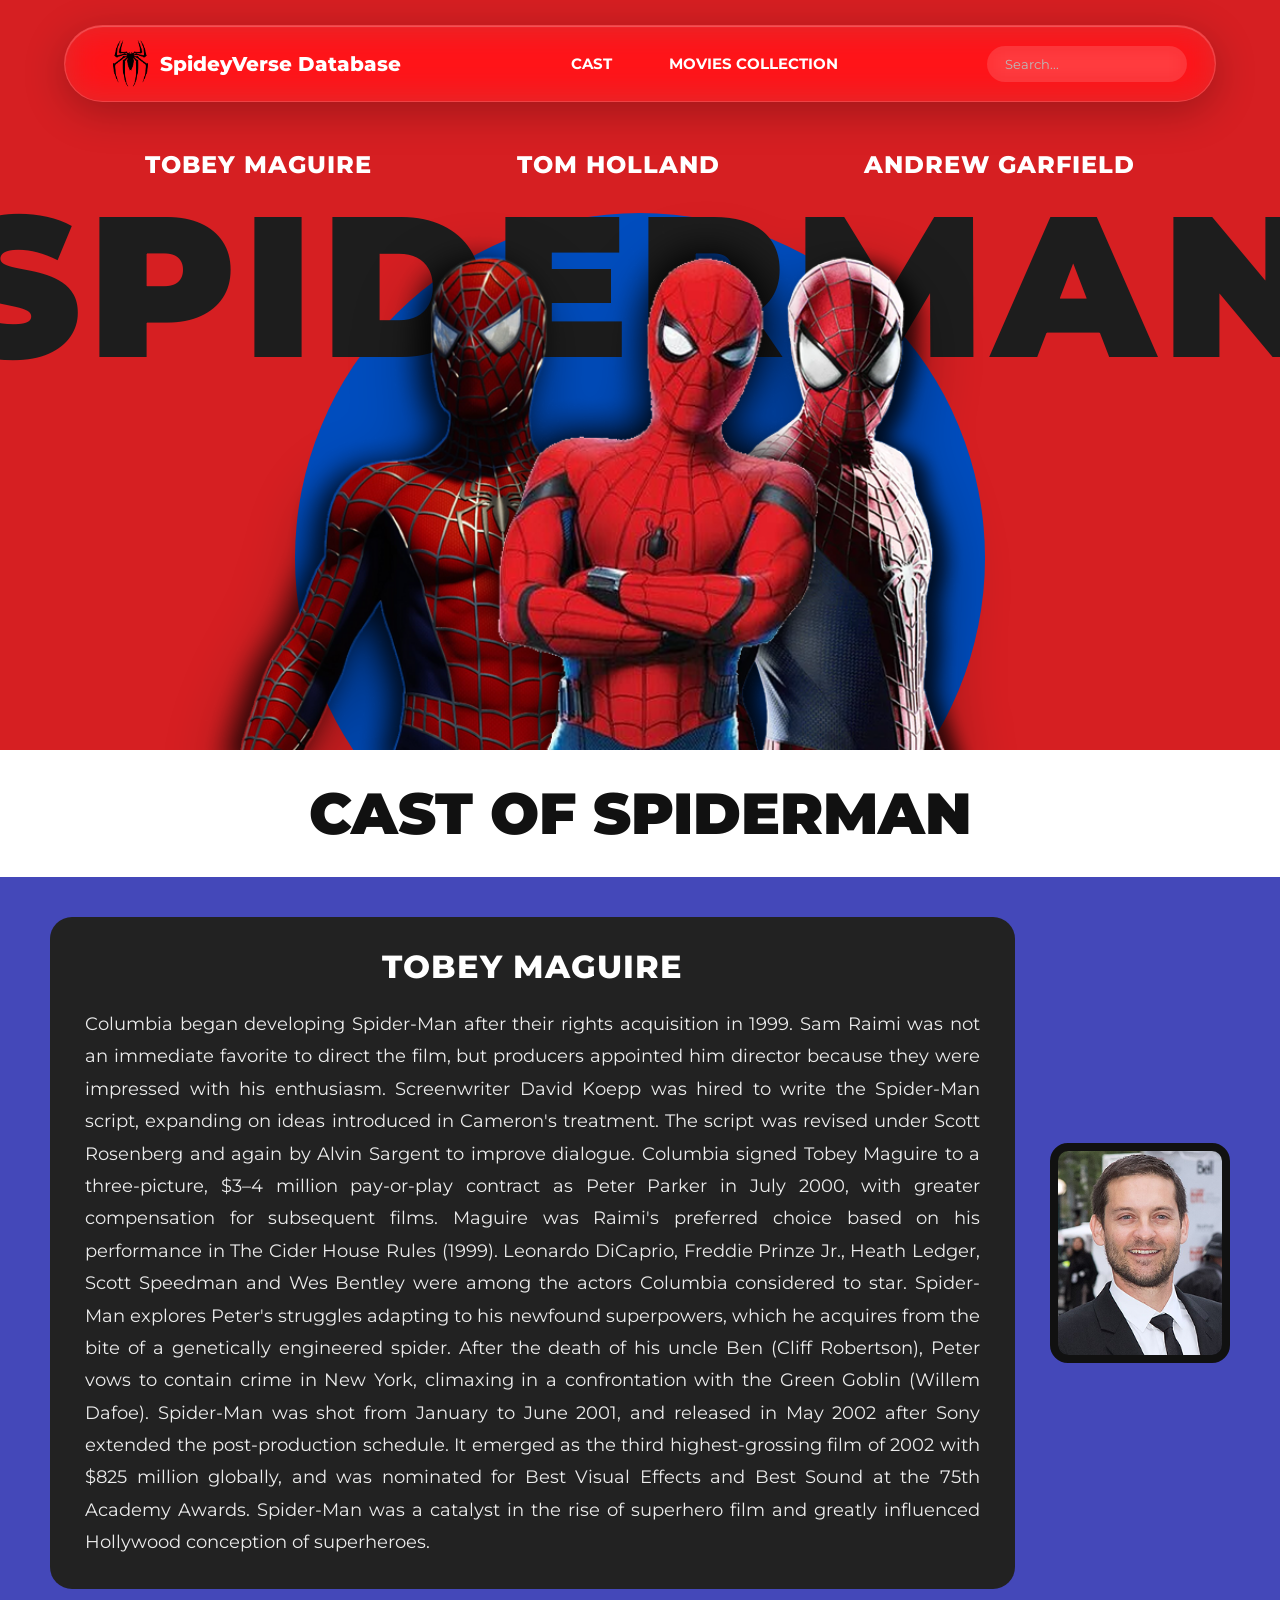
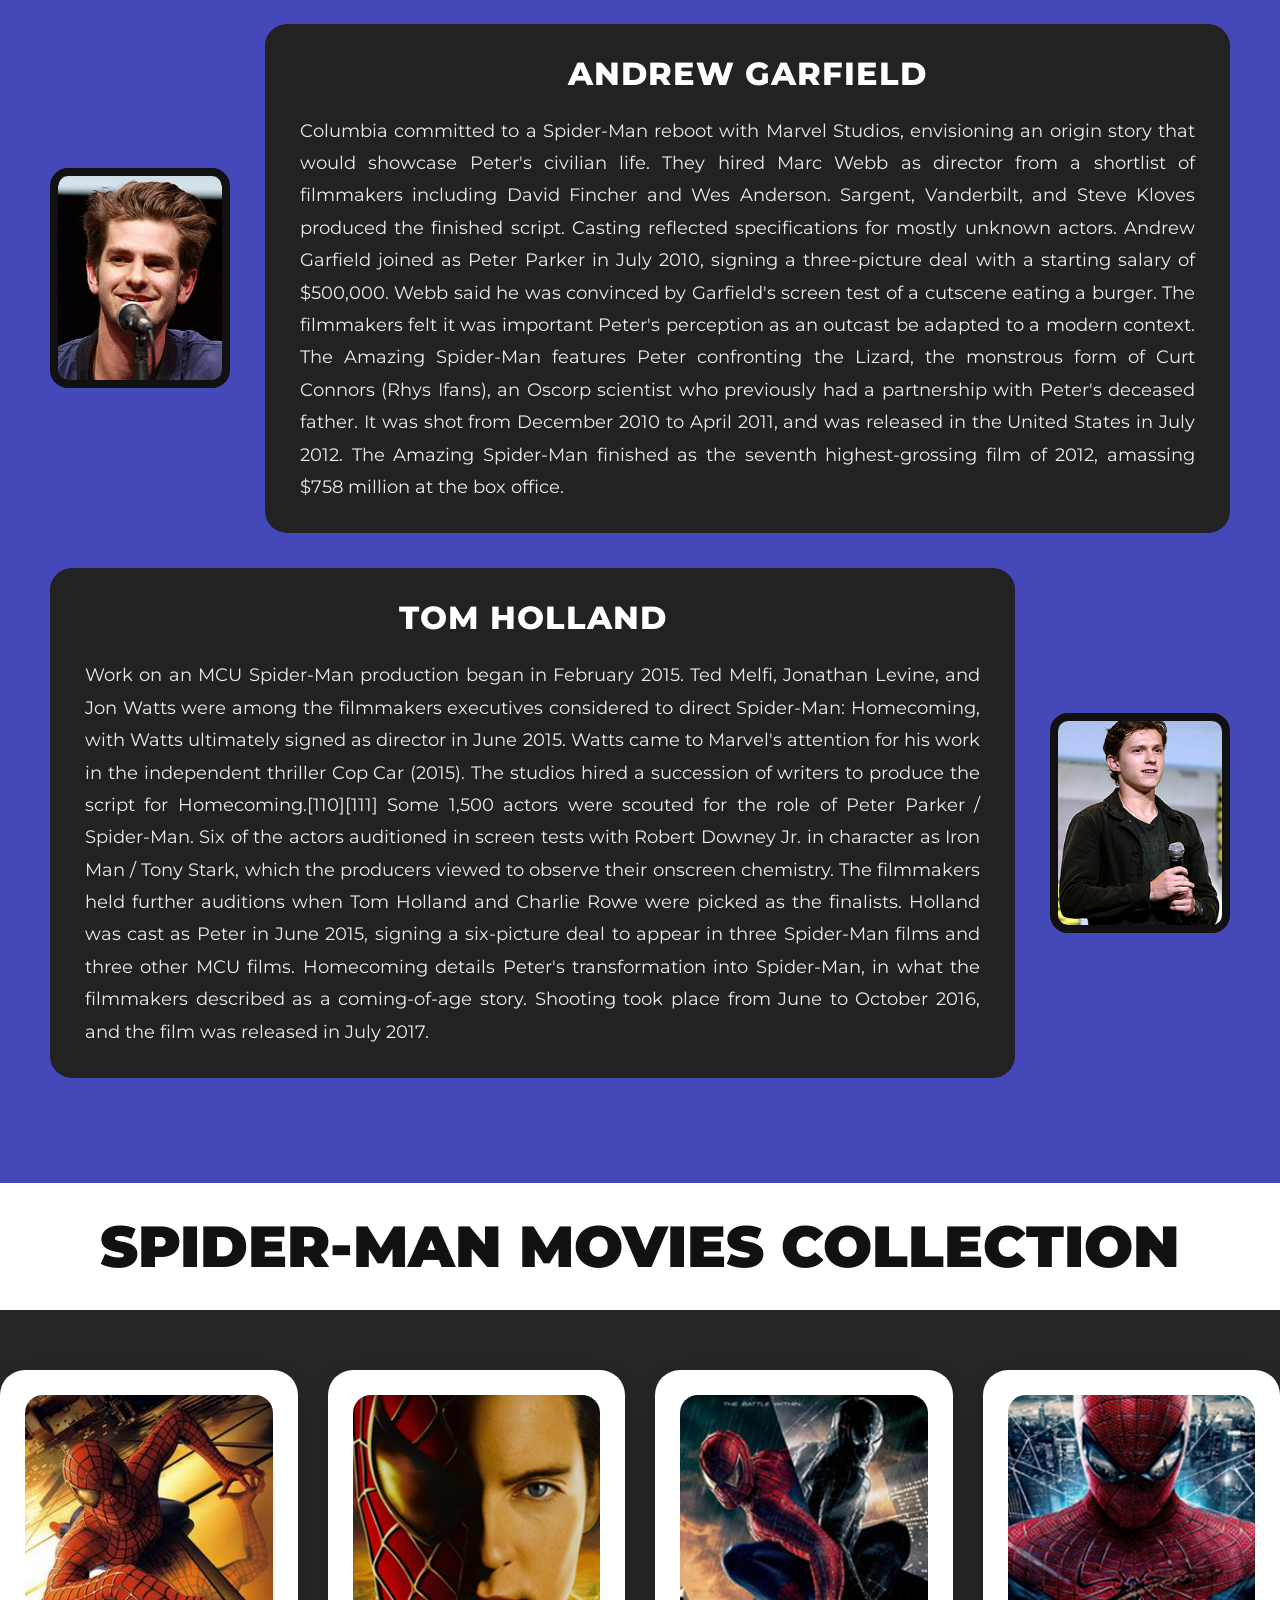
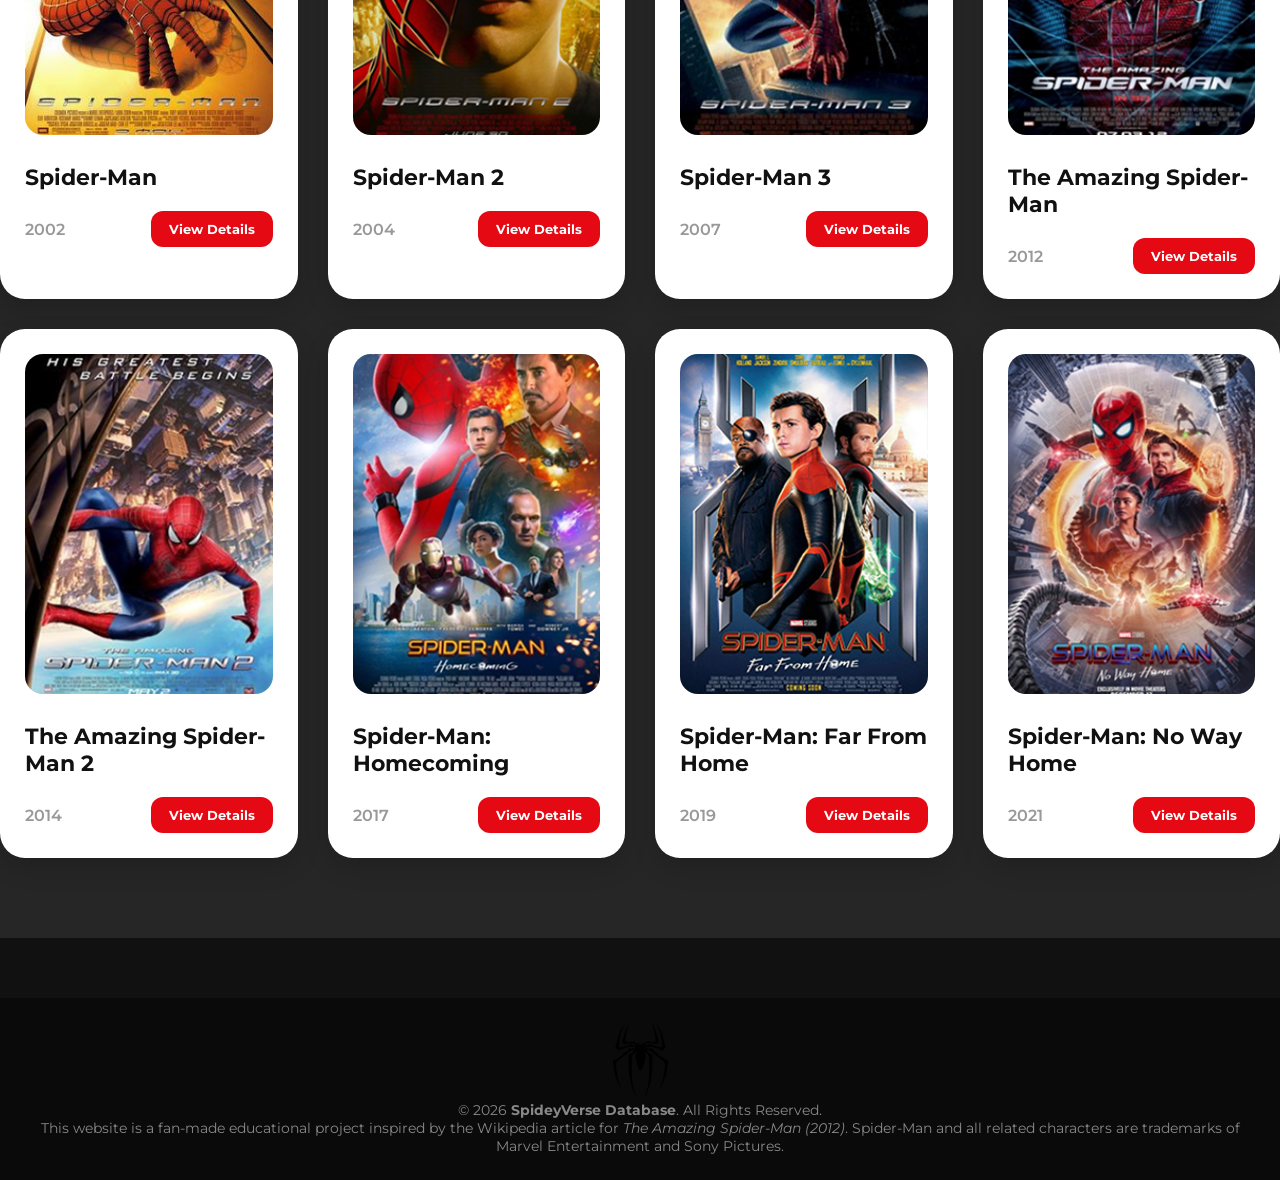
==== index.html @ 5131d9ab "new" ====
<!DOCTYPE html>
<html lang="en">
<head>
    <meta charset="UTF-8">
    <meta name="viewport" content="width=device-width, initial-scale=1.0">
    <title>SpideyVerse Database</title>

    <!-- Google Font -->
    <link href="https://fonts.googleapis.com/css2?family=Montserrat:wght@400;500;700;900&display=swap" rel="stylesheet">

    <link rel="stylesheet" href="CSS/style.css">
	<script type="text/javascript" src="JS/search.js"></script>
<script type="text/javascript" src="JS/entrance.js"></script>

</head>

<body>

<header>

    <nav class="navbar">

        <!-- Logo -->
        <div class="logo-area">
			<a href="#hero">
            <img src="IMG/logo.png" alt="Logo">
            <h2>SpideyVerse Database</h2>
			</a>
        </div>

        <!-- Navigation -->
        <ul class="nav-links">
            <li><a href="#cast-title">CAST</a></li>
            <li><a href="#movies">MOVIES COLLECTION</a></li>
        </ul>

        <!-- Search -->
        <div class="search-box">
            <input type="text" id="searchInput" placeholder="Search...">
        </div>

    </nav>

</header>





<!-- ========================= -->
<!-- HERO SECTION -->
<!-- ========================= -->

<section class="hero" id="hero">

    <div class="hero-title">

        <div class="actor-name">
            <span>Tobey Maguire</span>
            <span>Tom Holland</span>
            <span>Andrew Garfield</span>
        </div>

        <h1>SPIDERMAN</h1>

    </div>

    <div class="hero-image">
        <img src="IMG/spiderman-group.png" alt="">
    </div>

</section>

<section class="title" id="cast-title">
    <h1>CAST OF SPIDERMAN</h1>
</section>




<!-- ========================= -->
<!-- CAST -->
<!-- ========================= -->

<section class="cast">



<!-- Tobey -->

<div class="cast-card right">

    <div class="cast-info">

        <h3>TOBEY MAGUIRE</h3>

        <p>

            Columbia began developing Spider-Man after their rights acquisition in 1999. Sam Raimi was not an immediate favorite to direct the film, but producers appointed him director because they were impressed with his enthusiasm. Screenwriter David Koepp was hired to write the Spider-Man script, expanding on ideas introduced in Cameron's treatment. The script was revised under Scott Rosenberg and again by Alvin Sargent to improve dialogue. Columbia signed Tobey Maguire to a three-picture, $3–4 million pay-or-play contract as Peter Parker in July 2000, with greater compensation for subsequent films. Maguire was Raimi's preferred choice based on his performance in The Cider House Rules (1999). Leonardo DiCaprio, Freddie Prinze Jr., Heath Ledger, Scott Speedman and Wes Bentley were among the actors Columbia considered to star. Spider-Man explores Peter's struggles adapting to his newfound superpowers, which he acquires from the bite of a genetically engineered spider. After the death of his uncle Ben (Cliff Robertson), Peter vows to contain crime in New York, climaxing in a confrontation with the Green Goblin (Willem Dafoe). Spider-Man was shot from January to June 2001, and released in May 2002 after Sony extended the post-production schedule. It emerged as the third highest-grossing film of 2002 with $825 million globally, and was nominated for Best Visual Effects and Best Sound at the 75th Academy Awards. Spider-Man was a catalyst in the rise of superhero film and greatly influenced Hollywood conception of superheroes.
        </p>

    </div>

    <div class="cast-image">
        <img src="IMG/tobey.png">
    </div>

</div>





<!-- Andrew -->

<div class="cast-card left">

    <div class="cast-image">
        <img src="IMG/andrew.png">
    </div>

    <div class="cast-info">

        <h3>ANDREW GARFIELD</h3>

        <p>

            Columbia committed to a Spider-Man reboot with Marvel Studios, envisioning an origin story that would showcase Peter's civilian life. They hired Marc Webb as director from a shortlist of filmmakers including David Fincher and Wes Anderson. Sargent, Vanderbilt, and Steve Kloves produced the finished script. Casting reflected specifications for mostly unknown actors. Andrew Garfield joined as Peter Parker in July 2010, signing a three-picture deal with a starting salary of $500,000. Webb said he was convinced by Garfield's screen test of a cutscene eating a burger. The filmmakers felt it was important Peter's perception as an outcast be adapted to a modern context. The Amazing Spider-Man features Peter confronting the Lizard, the monstrous form of Curt Connors (Rhys Ifans), an Oscorp scientist who previously had a partnership with Peter's deceased father. It was shot from December 2010 to April 2011, and was released in the United States in July 2012. The Amazing Spider-Man finished as the seventh highest-grossing film of 2012, amassing $758 million at the box office.

        </p>

    </div>

</div>





<!-- Tom -->

<div class="cast-card right">

    <div class="cast-info">

        <h3>TOM HOLLAND</h3>

        <p>

            Work on an MCU Spider-Man production began in February 2015. Ted Melfi, Jonathan Levine, and Jon Watts were among the filmmakers executives considered to direct Spider-Man: Homecoming, with Watts ultimately signed as director in June 2015. Watts came to Marvel's attention for his work in the independent thriller Cop Car (2015). The studios hired a succession of writers to produce the script for Homecoming.[110][111] Some 1,500 actors were scouted for the role of Peter Parker / Spider-Man. Six of the actors auditioned in screen tests with Robert Downey Jr. in character as Iron Man / Tony Stark, which the producers viewed to observe their onscreen chemistry. The filmmakers held further auditions when Tom Holland and Charlie Rowe were picked as the finalists. Holland was cast as Peter in June 2015, signing a six-picture deal to appear in three Spider-Man films and three other MCU films. Homecoming details Peter's transformation into Spider-Man, in what the filmmakers described as a coming-of-age story. Shooting took place from June to October 2016, and the film was released in July 2017.

        </p>

    </div>

    <div class="cast-image">
        <img src="IMG/tom.png">
    </div>

</div>

</section>


<section class="title">
    <h1>SPIDER-MAN MOVIES COLLECTION</h1>
</section>



<section class="movies" id="movies">

    <div class="movie-grid">
        <div class="movie-card">
            <a href="spiderman 1.html">

                <div class="poster">
                    <img src="IMG/spiderman1.png" alt="Spider-Man (2002)">
                </div>

                <div class="movie-info">
                    <h3>Spider-Man</h3>

                    <div class="bottom-row">
                        <span class="year">2002</span>
                        <button>View Details</button>
                    </div>
                </div>

            </a>
        </div>

        <!-- Spider-Man 2 -->
        <div class="movie-card">
            <a href="spiderman 2.html">

                <div class="poster">
                    <img src="IMG/spiderman2.png" alt="Spider-Man 2">
                </div>

                <div class="movie-info">
                    <h3>Spider-Man 2</h3>

                    <div class="bottom-row">
                        <span class="year">2004</span>
                        <button>View Details</button>
                    </div>
                </div>

            </a>
        </div>

        <!-- Spider-Man 3 -->
        <div class="movie-card">
            <a href="spiderman 3.html">

                <div class="poster">
                    <img src="IMG/spiderman3.png" alt="Spider-Man 3">
                </div>

                <div class="movie-info">
                    <h3>Spider-Man 3</h3>

                    <div class="bottom-row">
                        <span class="year">2007</span>
                        <button>View Details</button>
                    </div>
                </div>

            </a>
        </div>

        <!-- The Amazing Spider-Man -->
        <div class="movie-card">
            <a href="amazing 1.html">

                <div class="poster">
                    <img src="IMG/amazing1.png" alt="The Amazing Spider-Man">
                </div>

                <div class="movie-info">
                    <h3>The Amazing Spider-Man</h3>

                    <div class="bottom-row">
                        <span class="year">2012</span>
                        <button>View Details</button>
                    </div>
                </div>

            </a>
        </div>

        <!-- The Amazing Spider-Man 2 -->
        <div class="movie-card">
            <a href="amazing 2.html">

                <div class="poster">
                    <img src="IMG/amazing2.png" alt="The Amazing Spider-Man 2">
                </div>

                <div class="movie-info">
                    <h3>The Amazing Spider-Man 2</h3>

                    <div class="bottom-row">
                        <span class="year">2014</span>
                        <button>View Details</button>
                    </div>
                </div>

            </a>
        </div>

        <!-- Spider-Man: Homecoming -->
        <div class="movie-card">
            <a href="homecoming.html">

                <div class="poster">
                    <img src="IMG/homecoming.png" alt="Spider-Man: Homecoming">
                </div>

                <div class="movie-info">
                    <h3>Spider-Man: Homecoming</h3>

                    <div class="bottom-row">
                        <span class="year">2017</span>
                        <button>View Details</button>
                    </div>
                </div>

            </a>
        </div>

        <!-- Spider-Man: Far From Home -->
        <div class="movie-card">
            <a href="farfromhome.html">

                <div class="poster">
                    <img src="IMG/farfromhome.png" alt="Spider-Man: Far From Home">
                </div>

                <div class="movie-info">
                    <h3>Spider-Man: Far From Home</h3>

                    <div class="bottom-row">
                        <span class="year">2019</span>
                        <button>View Details</button>
                    </div>
                </div>

            </a>
        </div>

        <!-- Spider-Man: No Way Home -->
        <div class="movie-card">
            <a href="nowayhome.html">

                <div class="poster">
                    <img src="IMG/nowayhome.png" alt="Spider-Man: No Way Home">
                </div>

                <div class="movie-info">
                    <h3>Spider-Man: No Way Home</h3>

                    <div class="bottom-row">
                        <span class="year">2021</span>
                        <button>View Details</button>
                    </div>
                </div>

            </a>
        </div>

    </div>

</section>
<!-- ========================= -->
<!-- FOOTER -->
<!-- ========================= -->

<footer class="footer">

    <div class="footer-container">

        <img src="IMG/logo.png" alt="SpideyVerse Database Logo" class="footer-logo">

        <p class="footer-text">
            © 2026 <strong>SpideyVerse Database</strong>. All Rights Reserved.
        </p>

        <p class="footer-small">
            This website is a fan-made educational project inspired by the Wikipedia article for
            <em>The Amazing Spider-Man (2012)</em>. Spider-Man and all related characters are
            trademarks of Marvel Entertainment and Sony Pictures.
        </p>

    </div>

</footer>


</body>
</html>
---- CSS/style.css ----
/* ==========================================
   GOOGLE FONT & GLOBAL STYLES
========================================== */
@import url('https://fonts.googleapis.com/css2?family=Montserrat:wght@300;400;500;600;700;800;900&display=swap');

* {
    margin: 0;
    padding: 0;
    box-sizing: border-box;
    font-family: 'Montserrat', sans-serif;
}

html {
    scroll-behavior: smooth;
}

body {
    background-color: #111;
    color: #cccccc;
    overflow-x: hidden;
}

/* Offset untuk pergerakan scroll menu navbar fixed */
main[id], section[id], div[id] {
    scroll-margin-top: 120px;
}

/* ==========================================
   NAVBAR & DROPDOWN
========================================== */
.navbar {
    position: fixed;
    top: 25px;
    left: 50%;
    transform: translateX(-50%);
    width: 90%;
    max-width: 1400px;
    display: flex;
    justify-content: space-between;
    align-items: center;
    padding: 14px 28px;
    border-radius: 999px;
    background: rgba(255, 255, 255, .08);
    backdrop-filter: blur(18px) saturate(180%);
    -webkit-backdrop-filter: blur(18px) saturate(180%);
    border: 1px solid rgba(255, 255, 255, .15);
    box-shadow: 0 10px 40px rgba(0,0,0,.25), inset 0 1px 1px rgba(255,255,255,.25);
    z-index: 999;
}

.logo-area a {
    display: flex;
    align-items: center;
    gap: 12px;
    text-decoration: none;
    padding: 0 20px;
}

.logo-area img {
    width: 35px;
}

.logo-area h2 {
    color: #ffffff;
    font-size: 20px;
    font-weight: 800;
}

.nav-links {
    list-style: none;
    display: flex;
    gap: 25px;
    align-items: center;
}

.nav-links li a {
    text-decoration: none;
    color: #ffffff;
    font-size: 15px;
    font-weight: 700;
    padding: 10px 16px;
    border-radius: 999px;
    transition: .3s;
    position: relative;
}

.nav-links li a:hover {
    color: #d61f22;
}

/* Dropdown Menu */
.nav-links li.dropdown {
    position: relative;
}

.nav-links .dropdown-menu {
    position: absolute;
    top: 100%;
    left: 50%;
    transform: translateX(-50%);
    background: rgba(255, 255, 255, 0.95);
    min-width: 200px;
    list-style: none;
    padding: 10px 0;
    border-radius: 16px;
    box-shadow: 0 10px 30px rgba(0, 0, 0, 0.2);
    opacity: 0;
    visibility: hidden;
    transition: all 0.3s ease;
    z-index: 1000;
}

.nav-links .dropdown-menu li a {
    color: #222 !important;
    font-size: 14px;
    padding: 10px 20px;
    display: block;
    border-radius: 0;
}

.nav-links .dropdown-menu li a:hover {
    background: #d61f22;
    color: #ffffff !important;
}

.nav-links .dropdown:hover .dropdown-menu {
    opacity: 1;
    visibility: visible;
    margin-top: 10px;
}

/* Search Box */
.search-box input {
    width: 200px;
    padding: 10px 18px;
    border: none;
    outline: none;
    border-radius: 999px;
    background: rgba(255, 255, 255, .1);
    color: white;
    backdrop-filter: blur(10px);
}

.search-box input::placeholder {
    color: #bbb;
}

mark.spidey-highlight {
    background-color: #ffeb3b;
    color: #000;
    padding: 2px 4px;
    border-radius: 3px;
    font-weight: bold;
    transition: all 0.2s ease;
}

.search-box {
    display: flex;
    align-items: center;
}

.search-nav-controls button:hover {
    background: #d61f22 !important;
    border-color: #d61f22 !important;
}

/* ==========================================
   INDEX.HTML - HERO SECTION
========================================== */
.hero {
    position: relative;
    width: 100%;
    height: 750px;
    background: #d61f22;
    overflow: hidden;
}

.actor-name {
    position: absolute;
    width: 100%;
    top: 150px;
    display: flex;
    justify-content: space-evenly;
    z-index: 10;
}

.actor-name span {
    color: #fff;
    font-size: 24px;
    font-weight: 800;
    text-transform: uppercase;
    letter-spacing: 1px;
}

.hero-title h1 {
    position: absolute;
    top: 163px;
    left: 50%;
    transform: translateX(-50%);
    font-size: 200px;
    font-weight: 900;
    color: #1d1d1d;
    letter-spacing: 8px;
    z-index: 1;
}

.hero::before {
    content: "";
    position: absolute;
    width: 690px;
    height: 690px;
    border-radius: 50%;
    background: #004dbe;
    left: 50%;
    top: 213px;
    transform: translateX(-50%);
}

.hero-image {
    position: absolute;
    width: 100%;
    bottom: -50px;
    display: flex;
    justify-content: center;
    z-index: 5;
}

.hero-image img, .posters img {
    filter: drop-shadow(0 20px 30px rgba(0,0,0,.45));
    animation: floatAnimation 4s ease-in-out infinite;
}

.hero-image img {
    width: 930px;
}

/* Animasi Terapung (Berfungsi untuk gambar hero kedua-dua page) */
@keyframes floatAnimation {
    0% { transform: translateY(0); }
    50% { transform: translateY(-10px); }
    100% { transform: translateY(0); }
}

/* ==========================================
   INDEX.HTML - SECTION TITLES & CAST
========================================== */
.title {
    width: 100%;
    background: #ffffff;
    padding: 28px 0;
}

.title h1 {
    margin: 0;
    text-align: center;
    font-size: 58px;
    font-weight: 900;
    color: #111;
    text-transform: uppercase;
}

.cast {
    width: 100%;
    background: #4448b9;
    padding: 40px 50px 70px;
}

.cast-card {
    width: 100%;
    display: flex;
    justify-content: space-between;
    align-items: center;
    margin-bottom: 35px;
}

.cast-info {
    width: 82%;
    background: #222;
    color: #fff;
    border-radius: 22px;
    padding: 30px 35px;
    transition: .35s;
}

.cast-info:hover {
    transform: translateY(-8px);
    box-shadow: 0 20px 40px rgba(0,0,0,.35);
}

.cast-info h3 {
    text-align: center;
    margin-bottom: 22px;
    font-size: 32px;
    font-weight: 800;
    letter-spacing: 1px;
}

.cast-info p {
    font-size: 18px;
    line-height: 1.8;
    color: #ececec;
    text-align: justify;
}

.cast-image {
    width: 180px;
    height: 220px;
    border-radius: 18px;
    overflow: hidden;
    background: #000;
    border: 8px solid #111;
    flex-shrink: 0;
}

.cast-image img {
    width: 100%;
    height: 100%;
    object-fit: cover;
    transition: .4s;
}

.cast-image:hover img {
    transform: scale(1.08);
}

.cast-card.left .cast-info { margin-left: 35px; }
.cast-card.right .cast-info { margin-right: 35px; }

/* ==========================================
   INDEX.HTML - MOVIES GRID SECTION
========================================== */
.movies {
    width: 100%;
    background: #262626;
    padding: 60px 0 80px;
}

.movie-grid {
    width: 100%;
    max-width: 1300px;
    margin: auto;
    display: grid;
    grid-template-columns: repeat(auto-fit, minmax(250px, 1fr));
    gap: 30px;
}

.movie-card {
    background: #ffffff;
    border-radius: 25px;
    overflow: hidden;
    transition: .35s;
    box-shadow: 0 10px 25px rgba(0,0,0,.15);
}

.movie-card:hover {
    transform: translateY(-10px);
    box-shadow: 0 25px 40px rgba(0,0,0,.25);
}

.movie-card a {
    color: #111;
    text-decoration: none;
    display: block;
}

.poster { padding: 25px; }

.poster img {
    width: 100%;
    height: 340px;
    object-fit: cover;
    border-radius: 18px;
    transition: .35s;
}

.movie-card:hover img { transform: scale(1.05); }

.movie-info { padding: 0 25px 25px; }
.movie-info h3 { font-size: 22px; margin-bottom: 20px; }

.bottom-row {
    display: flex;
    justify-content: space-between;
    align-items: center;
}

.year { color: #999; font-weight: 600; }

.bottom-row button {
    border: none;
    background: #e50914;
    color: white;
    padding: 10px 18px;
    border-radius: 12px;
    cursor: pointer;
    font-weight: 700;
    transition: .3s;
}

.bottom-row button:hover { background: #ff3d3d; }

/* ==========================================
   SPIDERMAN 1.HTML - HERO & DETAILS
========================================== */
.hero-container {
    display: flex;
    max-width: 1200px;
    margin: 140px auto 60px;
    padding: 0 40px;
    gap: 50px;
    align-items: flex-start;
}

.hero-content { flex: 1; }

.sub-title {
    color: #e5a93b;
    font-weight: 700;
    text-transform: uppercase;
    letter-spacing: 2px;
    margin-bottom: 15px;
    font-size: 14px;
}

.main-title {
    font-size: 42px;
    font-weight: 800;
    line-height: 1.2;
    margin-bottom: 25px;
    color: white;
}

.divider {
    width: 100%;
    max-width: 480px;
    height: 2px;
    background: linear-gradient(to right, #e5a93b 0%, rgba(229, 169, 59, 0.2) 100%);
    margin-bottom: 30px;
}

.description {
    color: #cccccc;
    font-size: 15px;
    line-height: 1.7;
    margin-bottom: 20px;
    text-align: justify;
}

.posters {
    flex: 1;
    display: flex;
    justify-content: flex-end;
}

.posters img {
    max-width: 100%;
    width: 400px;
    border-radius: 12px;
}

/* ==========================================
   SUBHEADER & PLOT SECTION
========================================== */
.subheader {
    max-width: 1200px;
    margin: 40px auto;
    padding: 0 40px;
}

.section-title-large {
    font-size: 48px;
    font-weight: 800;
    color: #ffffff;
    text-transform: uppercase;
}

.yellow-divider-long {
    width: 100%;
    height: 2px;
    background: linear-gradient(to right, #e5a93b 0%, rgba(229, 169, 59, 0.2) 100%);
    margin: 20px 0 30px 0;
}

.production-content {
    display: flex;
    gap: 40px;
    align-items: flex-start;
}

.production-image {
    width: 380px;
    flex-shrink: 0;
}

.production-image img {
    width: 100%;
    border-radius: 16px;
    display: block;
}

.production-box {
    flex: 1;
    background: #1a1a1a;
    border: 1px solid rgba(229,169,59,.35);
    border-radius: 18px;
    padding: 30px;
}

.production-box p {
    color: #cfcfcf;
    font-size: 15px;
    line-height: 1.8;
    margin-bottom: 16px;
    text-align: justify;
}

/* ==========================================
   CAST SWIPER SECTION
========================================== */
.cast-section {
    width: 100%;
    max-width: 1200px;
    margin: 60px auto;
    padding: 0 40px;
}

.actorSwiper {
    width: 100%;
    padding: 20px 0 60px;
}

.swiper-slide {
    display: flex;
    justify-content: center;
    transition: .4s;
}

.actor-card {
    position: relative;
    width: 260px;
    height: 380px;
    overflow: hidden;
    border-radius: 16px;
    border: 2px solid rgba(255,255,255,.08);
    transition: .45s;
    background: #222;
}

.actor-card img {
    width: 100%;
    height: 100%;
    object-fit: cover;
}

.actor-card::after {
    content: "";
    position: absolute;
    left: 0;
    bottom: 0;
    width: 100%;
    height: 50%;
    background: linear-gradient(to top, rgba(0,0,0,.95), transparent);
}

.overlay {
    position: absolute;
    bottom: 15px;
    width: 100%;
    text-align: center;
    z-index: 5;
}

.overlay h3 {
    color: white;
    font-size: 20px;
    margin-bottom: 4px;
}

.overlay p {
    color: #ddd;
    font-size: 13px;
}

.swiper-slide-active .actor-card {
    border: 2px solid #e5a93b;
}

.swiper-slide-prev .actor-card,
.swiper-slide-next .actor-card {
    transform: scale(.9);
    opacity: .65;
}

.swiper-button-next, .swiper-button-prev { color: #e5a93b; }
.swiper-pagination-bullet-active { background: #e5a93b; }

/* ==========================================
   PRODUCTION, RELEASE, BOX OFFICE, MEDIA & RECEPTION
========================================== */
.production-section, .info-section {
    max-width: 1200px;
    margin: 50px auto;
    padding: 0 40px;
}

.prod-block { margin-bottom: 50px; }

.prod-subtitle {
    font-size: 24px;
    font-weight: 800;
    color: #e5a93b;
    margin-bottom: 20px;
    text-transform: uppercase;
    border-left: 4px solid #e5a93b;
    padding-left: 12px;
}

.prod-grid { display: flex; gap: 30px; }
.prod-text { flex: 1.8; }
.prod-media { flex: 1; }

.prod-text p {
    font-size: 15px;
    line-height: 1.8;
    margin-bottom: 15px;
    text-align: justify;
}

.prod-card-img {
    background: #1e1e1e;
    border-radius: 12px;
    overflow: hidden;
    border: 1px solid rgba(255, 255, 255, 0.1);
}

.prod-card-img img {
    width: 100%;
    height: 220px;
    object-fit: cover;
}

.img-caption { padding: 15px; }
.img-caption h4 { color: #fff; font-size: 16px; }
.img-caption p { font-size: 12px; color: #aaa; }

.casting-cards-grid {
    display: grid;
    grid-template-columns: repeat(auto-fit, minmax(240px, 1fr));
    gap: 20px;
}

.casting-card {
    background: #1a1a1a;
    border-radius: 14px;
    overflow: hidden;
    border: 1px solid rgba(255, 255, 255, 0.08);
    transition: transform 0.3s;
}

.casting-card:hover {
    transform: translateY(-5px);
    border-color: #e5a93b;
}

.casting-img {
    width: 100%;
    height: 200px;
    background: #111;
}

.casting-img img {
    width: 100%;
    height: 100%;
    object-fit: cover;
}

.casting-info { padding: 18px; }
.casting-info h4 { color: #fff; font-size: 18px; }

.role-badge {
    display: inline-block;
    background: rgba(229, 169, 59, 0.15);
    color: #e5a93b;
    font-size: 11px;
    font-weight: 700;
    padding: 3px 8px;
    border-radius: 20px;
    margin: 8px 0;
}

.casting-info p { font-size: 13px; line-height: 1.5; color: #bbb; }

.prod-highlights { display: flex; flex-direction: column; gap: 15px; }

.highlight-box {
    display: flex;
    gap: 15px;
    background: #181818;
    padding: 20px;
    border-radius: 10px;
    border-left: 3px solid #d61f22;
}

.vfx-container {
    background: #161616;
    padding: 25px;
    border-radius: 12px;
    border: 1px solid rgba(229, 169, 59, 0.3);
    line-height: 1.8;
}

.marketing-grid, .media-grid {
    display: grid;
    grid-template-columns: repeat(auto-fit, minmax(260px, 1fr));
    gap: 20px;
}

.mkt-card, .media-card {
    background: #181818;
    padding: 20px;
    border-radius: 12px;
    border: 1px solid rgba(255, 255, 255, 0.08);
}

.mkt-card h4, .media-card h3 { color: #e5a93b; margin-bottom: 8px; }

.stats-grid {
    display: grid;
    grid-template-columns: repeat(auto-fit, minmax(200px, 1fr));
    gap: 15px;
    margin-bottom: 25px;
}

.stat-card {
    background: #181818;
    padding: 20px;
    border-radius: 12px;
    text-align: center;
    border: 1px solid rgba(229, 169, 59, 0.3);
}

.stat-number { font-size: 32px; font-weight: 900; color: #e5a93b; }
.stat-label { font-size: 11px; color: #aaa; text-transform: uppercase; }

.scores-container {
    display: flex;
    justify-content: center;
    gap: 30px;
    margin-bottom: 30px;
}

.score-box {
    text-align: center;
    background: #181818;
    padding: 15px 30px;
    border-radius: 12px;
}

.score-val { font-size: 32px; font-weight: 900; }
.score-val.gold { color: #e5a93b; }
.score-val.red { color: #d61f22; }

.reviews-grid {
    display: grid;
    grid-template-columns: repeat(auto-fit, minmax(280px, 1fr));
    gap: 20px;
}

.review-quote {
    background: #141414;
    padding: 20px;
    border-radius: 10px;
    border-left: 3px solid #e5a93b;
    font-style: italic;
}

.table-responsive { overflow-x: auto; }

.accolades-table {
    width: 100%;
    border-collapse: collapse;
    background: #161616;
    border-radius: 10px;
    overflow: hidden;
}

.accolades-table th, .accolades-table td {
    padding: 14px 18px;
    text-align: left;
    border-bottom: 1px solid rgba(255, 255, 255, 0.05);
}

.accolades-table th { background: #222; color: #e5a93b; }

.status {
    padding: 3px 8px;
    border-radius: 10px;
    font-size: 11px;
    font-weight: 700;
}

.status.win { background: rgba(46, 204, 113, 0.2); color: #2ecc71; }
.status.nom { background: rgba(241, 196, 15, 0.15); color: #f1c40f; }

/* ==========================================
   SCROLL REVEAL ANIMATION STYLES (DIKEMAS KINI)
========================================== */

/* Keadaan Asal Sebelum Reveal (Hidden) */
.title, 
.movie-card,
.hero-title h1,
.hero-container,
.production-content,
.prod-block,
.info-section,
.casting-card,
.stat-card {
    opacity: 0;
    transform: translateY(50px);
    transition: opacity 0.8s cubic-bezier(0.25, 1, 0.5, 1), 
                transform 0.8s cubic-bezier(0.25, 1, 0.5, 1);
}

.hero-title h1 {
    transform: translate(-50%, 50px);
}

.hero-image img {
    opacity: 0;
    transform: translateY(60px);
    transition: opacity 1s ease-out, transform 1s ease-out;
}

.actor-name span {
    opacity: 0;
    transform: translateY(20px);
    transition: opacity 0.6s ease-out, transform 0.6s ease-out;
}

.cast-card.right {
    opacity: 0;
    transform: translateX(80px);
    transition: opacity 0.8s cubic-bezier(0.25, 1, 0.5, 1), 
                transform 0.8s cubic-bezier(0.25, 1, 0.5, 1);
}

.cast-card.left {
    opacity: 0;
    transform: translateX(-80px);
    transition: opacity 0.8s cubic-bezier(0.25, 1, 0.5, 1), 
                transform 0.8s cubic-bezier(0.25, 1, 0.5, 1);
}

/* Keadaan Selepas Diaktifkan oleh JavaScript (.reveal-active) */
.title.reveal-active,
.movie-card.reveal-active,
.cast-card.right.reveal-active,
.cast-card.left.reveal-active,
.hero-image img.reveal-active,
.actor-name span.reveal-active,
.hero-container.reveal-active,
.production-content.reveal-active,
.prod-block.reveal-active,
.info-section.reveal-active,
.casting-card.reveal-active,
.stat-card.reveal-active {
    opacity: 1;
    transform: translate(0, 0);
}

.hero-title h1.reveal-active {
    opacity: 1;
    transform: translate(-50%, 0);
}

/* Delay Animasi Bertingkat (Staggered) */
.movie-grid .movie-card:nth-child(1) { transition-delay: 0.1s; }
.movie-grid .movie-card:nth-child(2) { transition-delay: 0.2s; }
.movie-grid .movie-card:nth-child(3) { transition-delay: 0.3s; }
.movie-grid .movie-card:nth-child(4) { transition-delay: 0.4s; }

/* ==========================================
   FOOTER & RESPONSIVE
========================================== */
footer {
    background: #0a0a0a;
    padding: 25px;
    text-align: center;
    margin-top: 60px;
}

footer p { color: #888; font-size: 14px; }

@media(max-width: 900px) {
    .cast-card { flex-direction: column !important; gap: 20px; text-align: center; }
    .cast-card.left .cast-info, .cast-card.right .cast-info { margin: 0; }
    .cast-info { width: 100%; }
    .hero-container, .production-content, .prod-grid { flex-direction: column; }
    .posters, .production-image { width: 100%; justify-content: center; }
    .scores-container { flex-direction: column; }
}
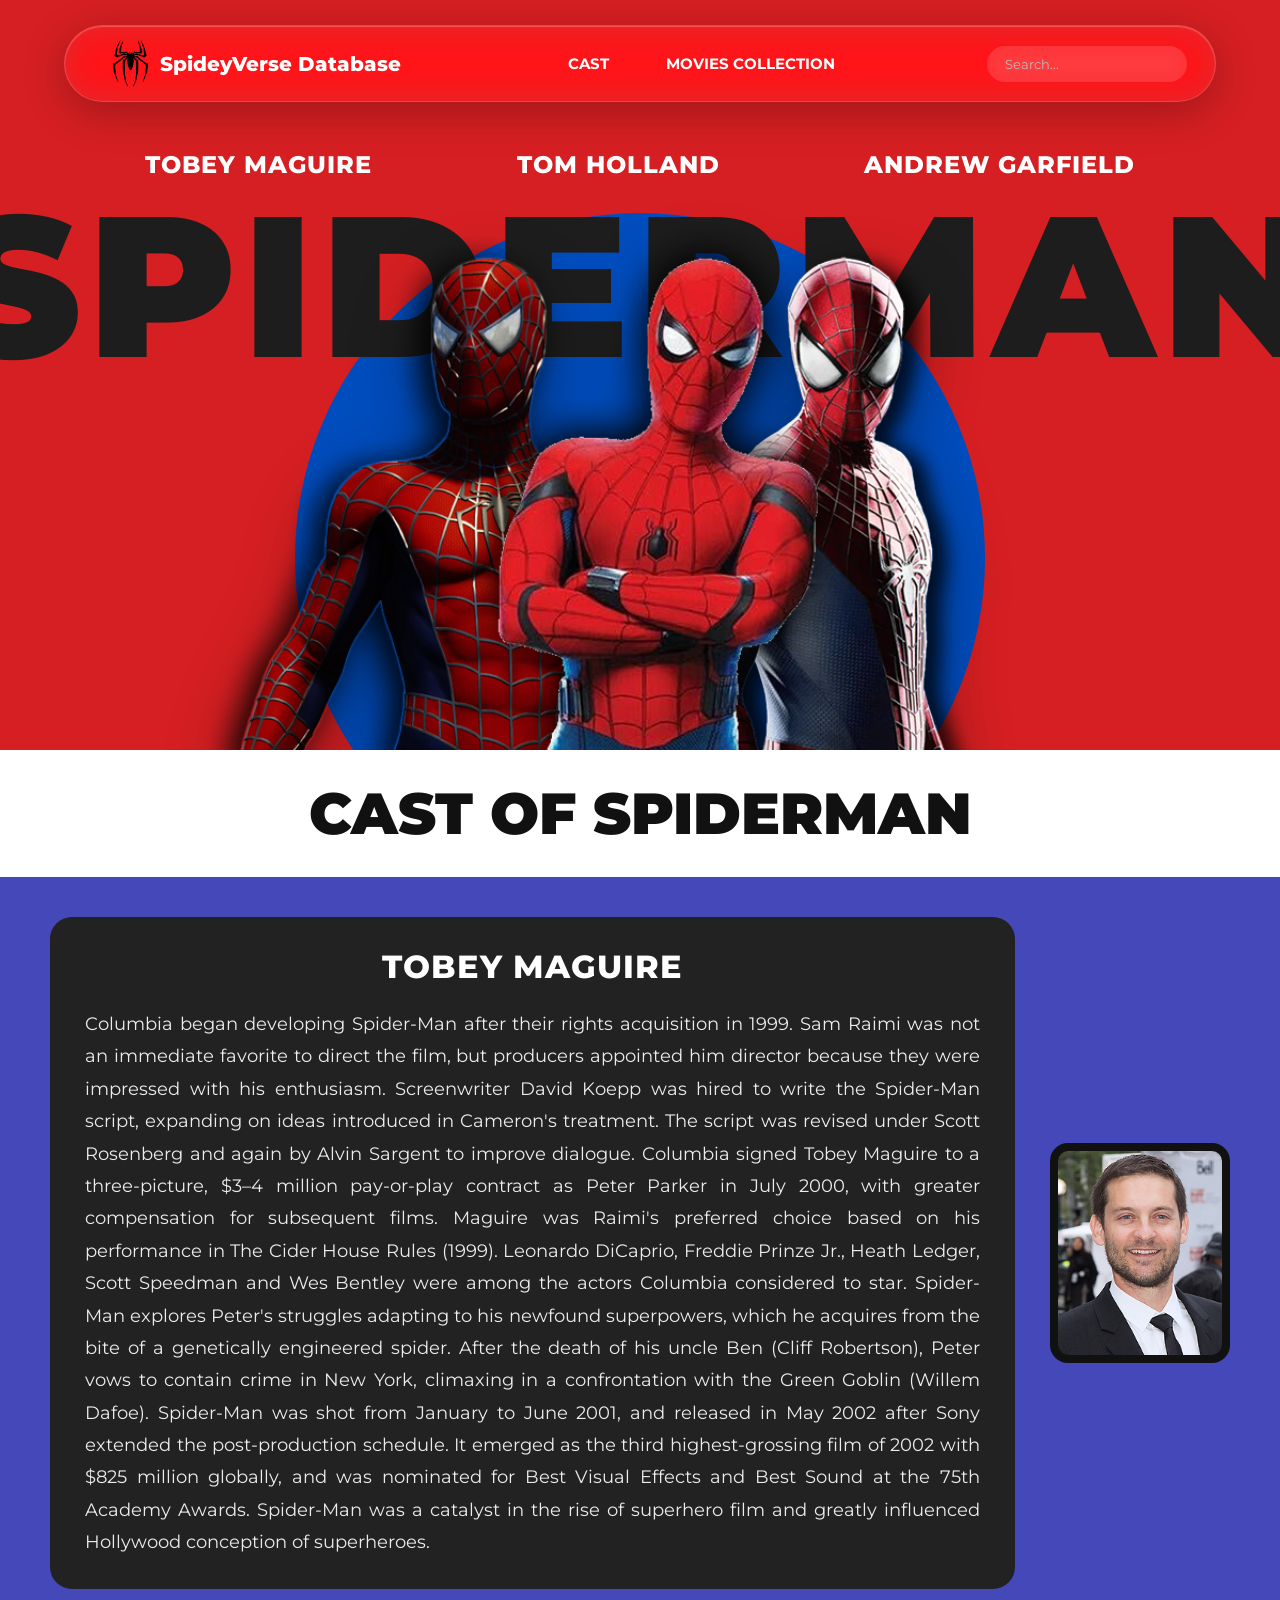
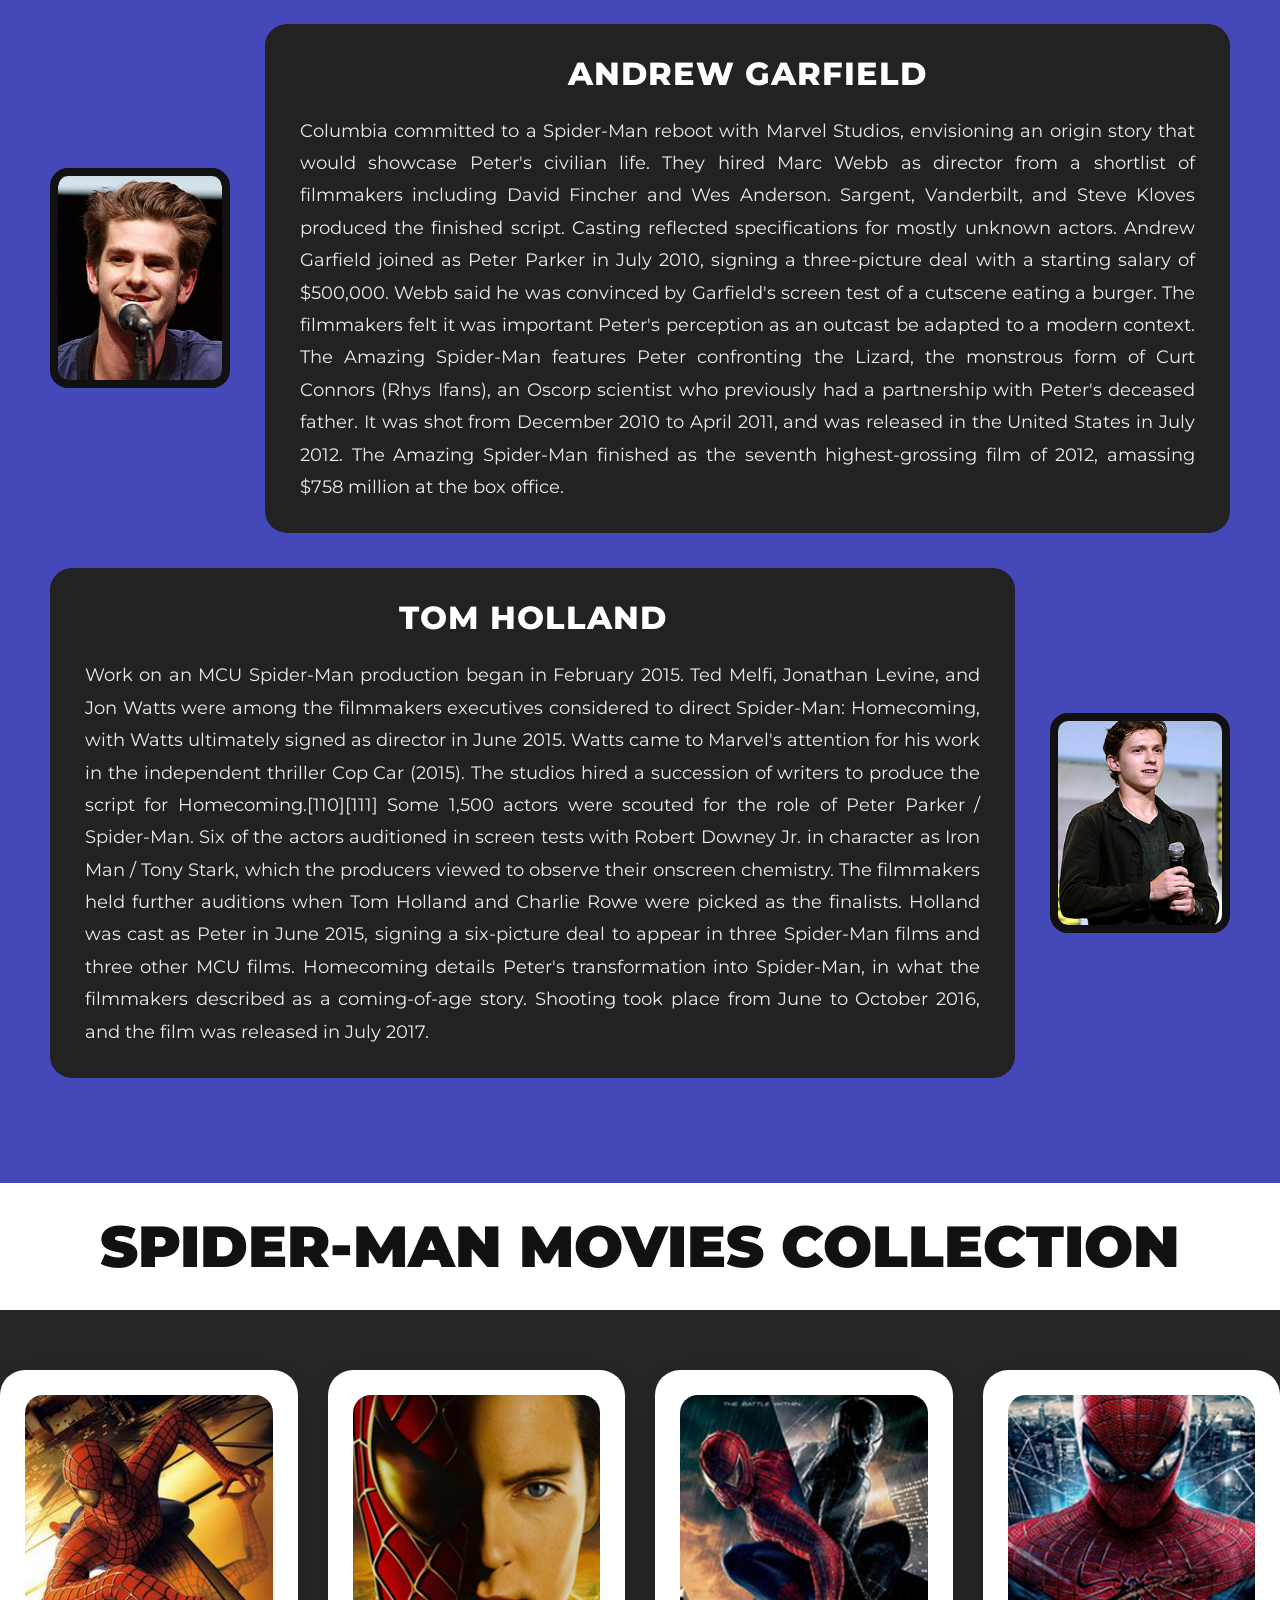
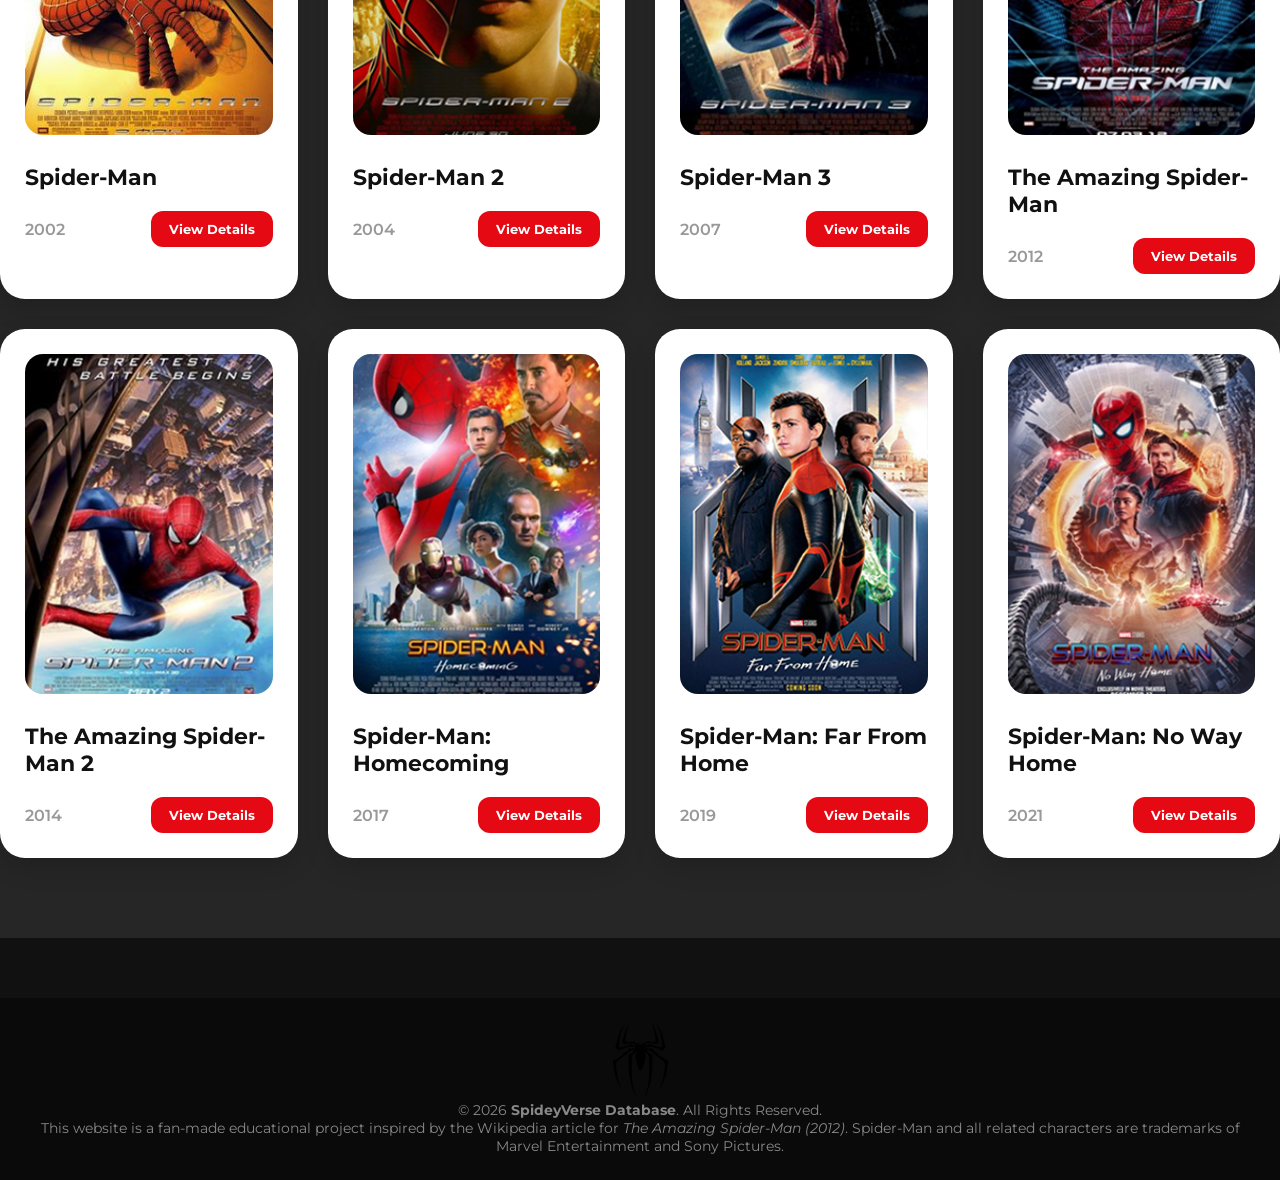
==== commit af6a4955: "new" ====
--- a/index.html
+++ b/index.html
@@ -5,7 +5,6 @@
     <meta name="viewport" content="width=device-width, initial-scale=1.0">
     <title>SpideyVerse Database</title>
 
-    <!-- Google Font -->
     <link href="https://fonts.googleapis.com/css2?family=Montserrat:wght@400;500;700;900&display=swap" rel="stylesheet">
 
     <link rel="stylesheet" href="CSS/style.css">
@@ -19,8 +18,6 @@
 <header>
 
     <nav class="navbar">
-
-        <!-- Logo -->
         <div class="logo-area">
 			<a href="#hero">
             <img src="IMG/logo.png" alt="Logo">
@@ -28,13 +25,24 @@
 			</a>
         </div>
 
-        <!-- Navigation -->
         <ul class="nav-links">
             <li><a href="#cast-title">CAST</a></li>
-            <li><a href="#movies">MOVIES COLLECTION</a></li>
+			
+            <li class="dropdown">
+                <a href="movies">MOVIES COLLECTION<i class="fas fa-chevron-down" style="font-size: 11px; margin-left: 5px;"></i></a>
+                <ul class="dropdown-menu">
+                    <li><a href="spiderman 1.html">Spider-Man</a></li>
+                    <li><a href="spiderman 2.html">Spider-Man 2</a></li>
+                    <li><a href="spiderman 3.html">Spider-Man 3</a></li>
+                    <li><a href="amazing 1.html">The Amazing Spider-Man</a></li>
+					<li><a href="amazing 2.html">The Amazing Spider-Man 2</a></li>
+					<li><a href="homecoming.html">Spider-Man: Homecoming</a></li>
+					<li><a href="farfromhome.html">Spider-Man:Far From Home</a></li>
+					<li><a href="nowayhome.html">Spider-Man: No Way Home</a></li>
+                </ul>
+            </li>
         </ul>
 
-        <!-- Search -->
         <div class="search-box">
             <input type="text" id="searchInput" placeholder="Search...">
         </div>
@@ -42,14 +50,6 @@
     </nav>
 
 </header>
-
-
-
-
-
-<!-- ========================= -->
-<!-- HERO SECTION -->
-<!-- ========================= -->
 
 <section class="hero" id="hero">
 
@@ -75,18 +75,7 @@
     <h1>CAST OF SPIDERMAN</h1>
 </section>
 
-
-
-
-<!-- ========================= -->
-<!-- CAST -->
-<!-- ========================= -->
-
 <section class="cast">
-
-
-
-<!-- Tobey -->
 
 <div class="cast-card right">
 
@@ -107,12 +96,6 @@
 
 </div>
 
-
-
-
-
-<!-- Andrew -->
-
 <div class="cast-card left">
 
     <div class="cast-image">
@@ -133,12 +116,6 @@
 
 </div>
 
-
-
-
-
-<!-- Tom -->
-
 <div class="cast-card right">
 
     <div class="cast-info">
@@ -166,8 +143,6 @@
     <h1>SPIDER-MAN MOVIES COLLECTION</h1>
 </section>
 
-
-
 <section class="movies" id="movies">
 
     <div class="movie-grid">
@@ -190,7 +165,6 @@
             </a>
         </div>
 
-        <!-- Spider-Man 2 -->
         <div class="movie-card">
             <a href="spiderman 2.html">
 
@@ -210,7 +184,6 @@
             </a>
         </div>
 
-        <!-- Spider-Man 3 -->
         <div class="movie-card">
             <a href="spiderman 3.html">
 
@@ -230,7 +203,6 @@
             </a>
         </div>
 
-        <!-- The Amazing Spider-Man -->
         <div class="movie-card">
             <a href="amazing 1.html">
 
@@ -250,7 +222,6 @@
             </a>
         </div>
 
-        <!-- The Amazing Spider-Man 2 -->
         <div class="movie-card">
             <a href="amazing 2.html">
 
@@ -270,7 +241,6 @@
             </a>
         </div>
 
-        <!-- Spider-Man: Homecoming -->
         <div class="movie-card">
             <a href="homecoming.html">
 
@@ -290,7 +260,6 @@
             </a>
         </div>
 
-        <!-- Spider-Man: Far From Home -->
         <div class="movie-card">
             <a href="farfromhome.html">
 
@@ -310,7 +279,6 @@
             </a>
         </div>
 
-        <!-- Spider-Man: No Way Home -->
         <div class="movie-card">
             <a href="nowayhome.html">
 
@@ -333,9 +301,6 @@
     </div>
 
 </section>
-<!-- ========================= -->
-<!-- FOOTER -->
-<!-- ========================= -->
 
 <footer class="footer">
 
--- a/CSS/style.css
+++ b/CSS/style.css
@@ -1,6 +1,3 @@
-/* ==========================================
-   GOOGLE FONT & GLOBAL STYLES
-========================================== */
 @import url('https://fonts.googleapis.com/css2?family=Montserrat:wght@300;400;500;600;700;800;900&display=swap');
 
 * {
@@ -20,14 +17,10 @@
     overflow-x: hidden;
 }
 
-/* Offset untuk pergerakan scroll menu navbar fixed */
 main[id], section[id], div[id] {
     scroll-margin-top: 120px;
 }
 
-/* ==========================================
-   NAVBAR & DROPDOWN
-========================================== */
 .navbar {
     position: fixed;
     top: 25px;
@@ -129,7 +122,6 @@
     margin-top: 10px;
 }
 
-/* Search Box */
 .search-box input {
     width: 200px;
     padding: 10px 18px;
@@ -164,9 +156,6 @@
     border-color: #d61f22 !important;
 }
 
-/* ==========================================
-   INDEX.HTML - HERO SECTION
-========================================== */
 .hero {
     position: relative;
     width: 100%;
@@ -234,16 +223,12 @@
     width: 930px;
 }
 
-/* Animasi Terapung (Berfungsi untuk gambar hero kedua-dua page) */
 @keyframes floatAnimation {
     0% { transform: translateY(0); }
     50% { transform: translateY(-10px); }
     100% { transform: translateY(0); }
 }
 
-/* ==========================================
-   INDEX.HTML - SECTION TITLES & CAST
-========================================== */
 .title {
     width: 100%;
     background: #ffffff;
@@ -326,9 +311,6 @@
 .cast-card.left .cast-info { margin-left: 35px; }
 .cast-card.right .cast-info { margin-right: 35px; }
 
-/* ==========================================
-   INDEX.HTML - MOVIES GRID SECTION
-========================================== */
 .movies {
     width: 100%;
     background: #262626;
@@ -399,9 +381,6 @@
 
 .bottom-row button:hover { background: #ff3d3d; }
 
-/* ==========================================
-   SPIDERMAN 1.HTML - HERO & DETAILS
-========================================== */
 .hero-container {
     display: flex;
     max-width: 1200px;
@@ -458,9 +437,6 @@
     border-radius: 12px;
 }
 
-/* ==========================================
-   SUBHEADER & PLOT SECTION
-========================================== */
 .subheader {
     max-width: 1200px;
     margin: 40px auto;
@@ -514,9 +490,6 @@
     text-align: justify;
 }
 
-/* ==========================================
-   CAST SWIPER SECTION
-========================================== */
 .cast-section {
     width: 100%;
     max-width: 1200px;
@@ -594,9 +567,6 @@
 .swiper-button-next, .swiper-button-prev { color: #e5a93b; }
 .swiper-pagination-bullet-active { background: #e5a93b; }
 
-/* ==========================================
-   PRODUCTION, RELEASE, BOX OFFICE, MEDIA & RECEPTION
-========================================== */
 .production-section, .info-section {
     max-width: 1200px;
     margin: 50px auto;
@@ -802,11 +772,6 @@
 .status.win { background: rgba(46, 204, 113, 0.2); color: #2ecc71; }
 .status.nom { background: rgba(241, 196, 15, 0.15); color: #f1c40f; }
 
-/* ==========================================
-   SCROLL REVEAL ANIMATION STYLES (DIKEMAS KINI)
-========================================== */
-
-/* Keadaan Asal Sebelum Reveal (Hidden) */
 .title, 
 .movie-card,
 .hero-title h1,
@@ -852,7 +817,6 @@
                 transform 0.8s cubic-bezier(0.25, 1, 0.5, 1);
 }
 
-/* Keadaan Selepas Diaktifkan oleh JavaScript (.reveal-active) */
 .title.reveal-active,
 .movie-card.reveal-active,
 .cast-card.right.reveal-active,
@@ -874,15 +838,12 @@
     transform: translate(-50%, 0);
 }
 
-/* Delay Animasi Bertingkat (Staggered) */
 .movie-grid .movie-card:nth-child(1) { transition-delay: 0.1s; }
 .movie-grid .movie-card:nth-child(2) { transition-delay: 0.2s; }
 .movie-grid .movie-card:nth-child(3) { transition-delay: 0.3s; }
 .movie-grid .movie-card:nth-child(4) { transition-delay: 0.4s; }
 
-/* ==========================================
-   FOOTER & RESPONSIVE
-========================================== */
+
 footer {
     background: #0a0a0a;
     padding: 25px;
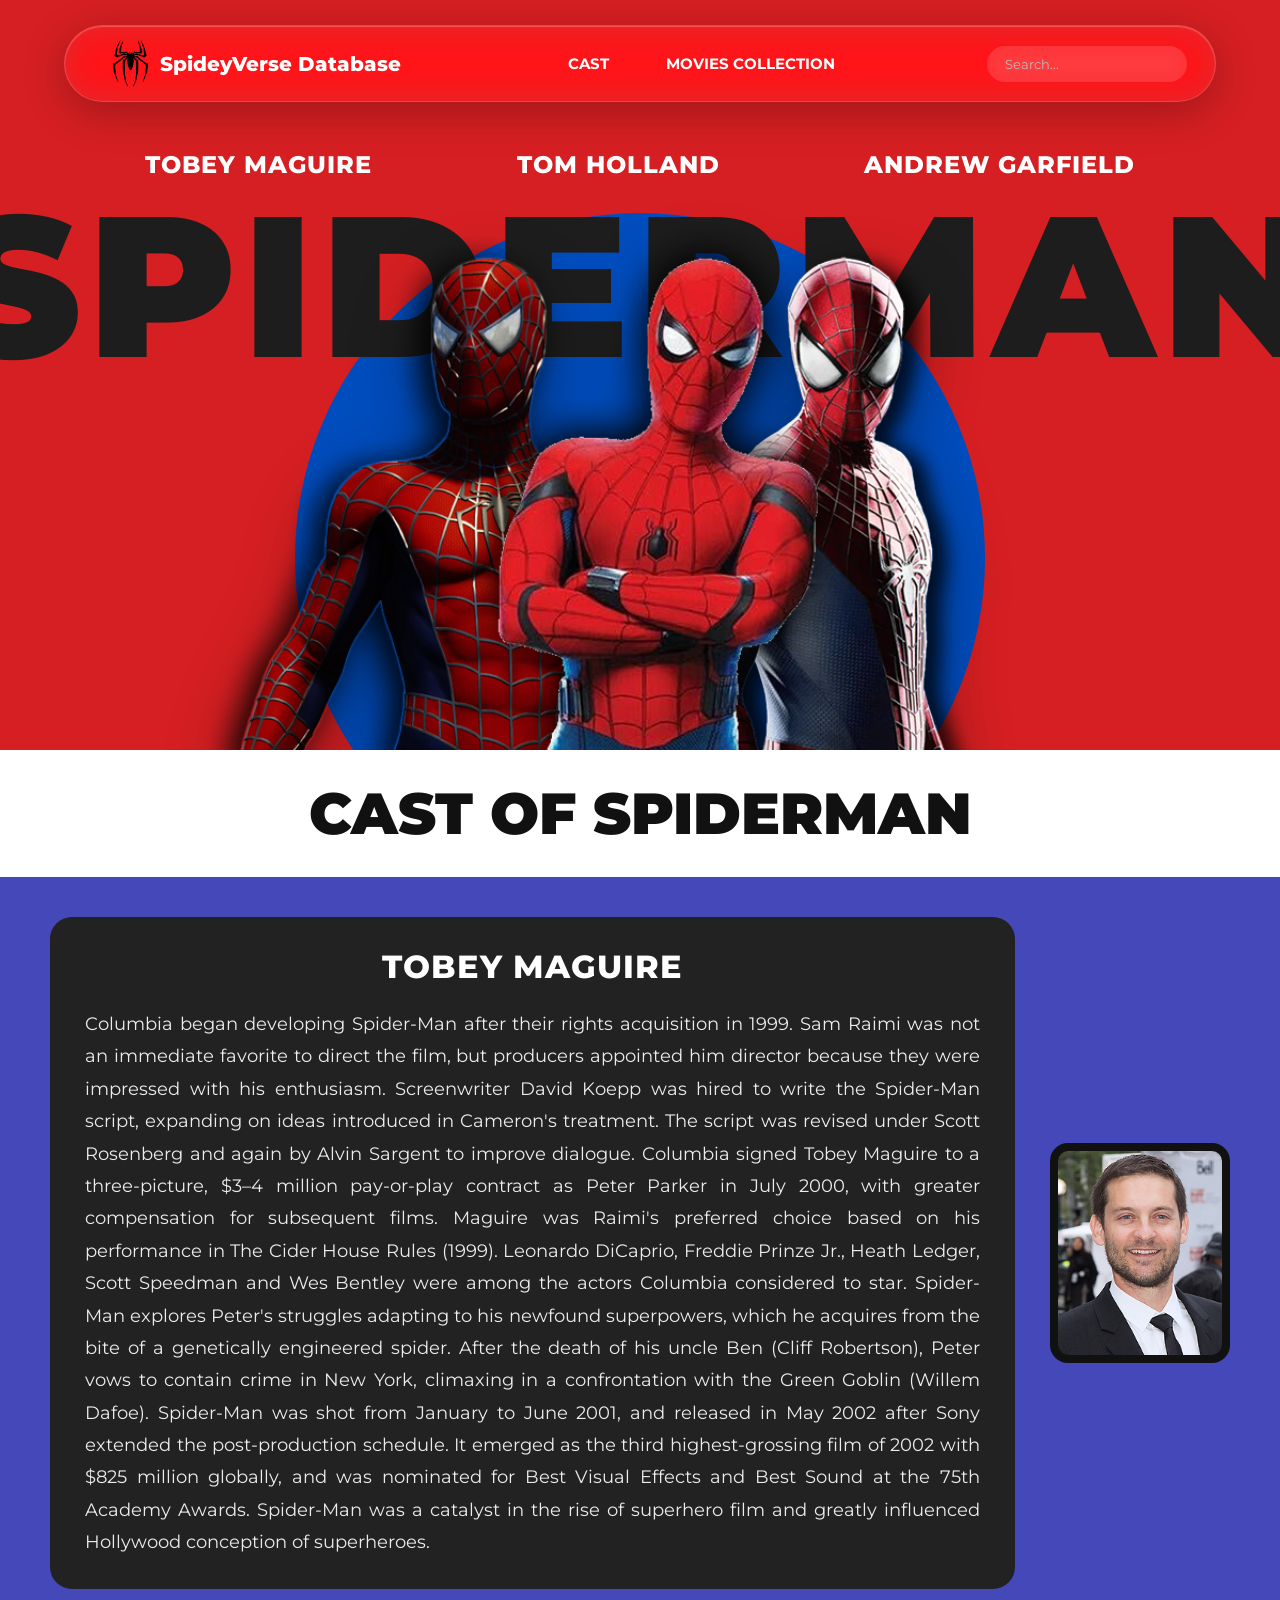
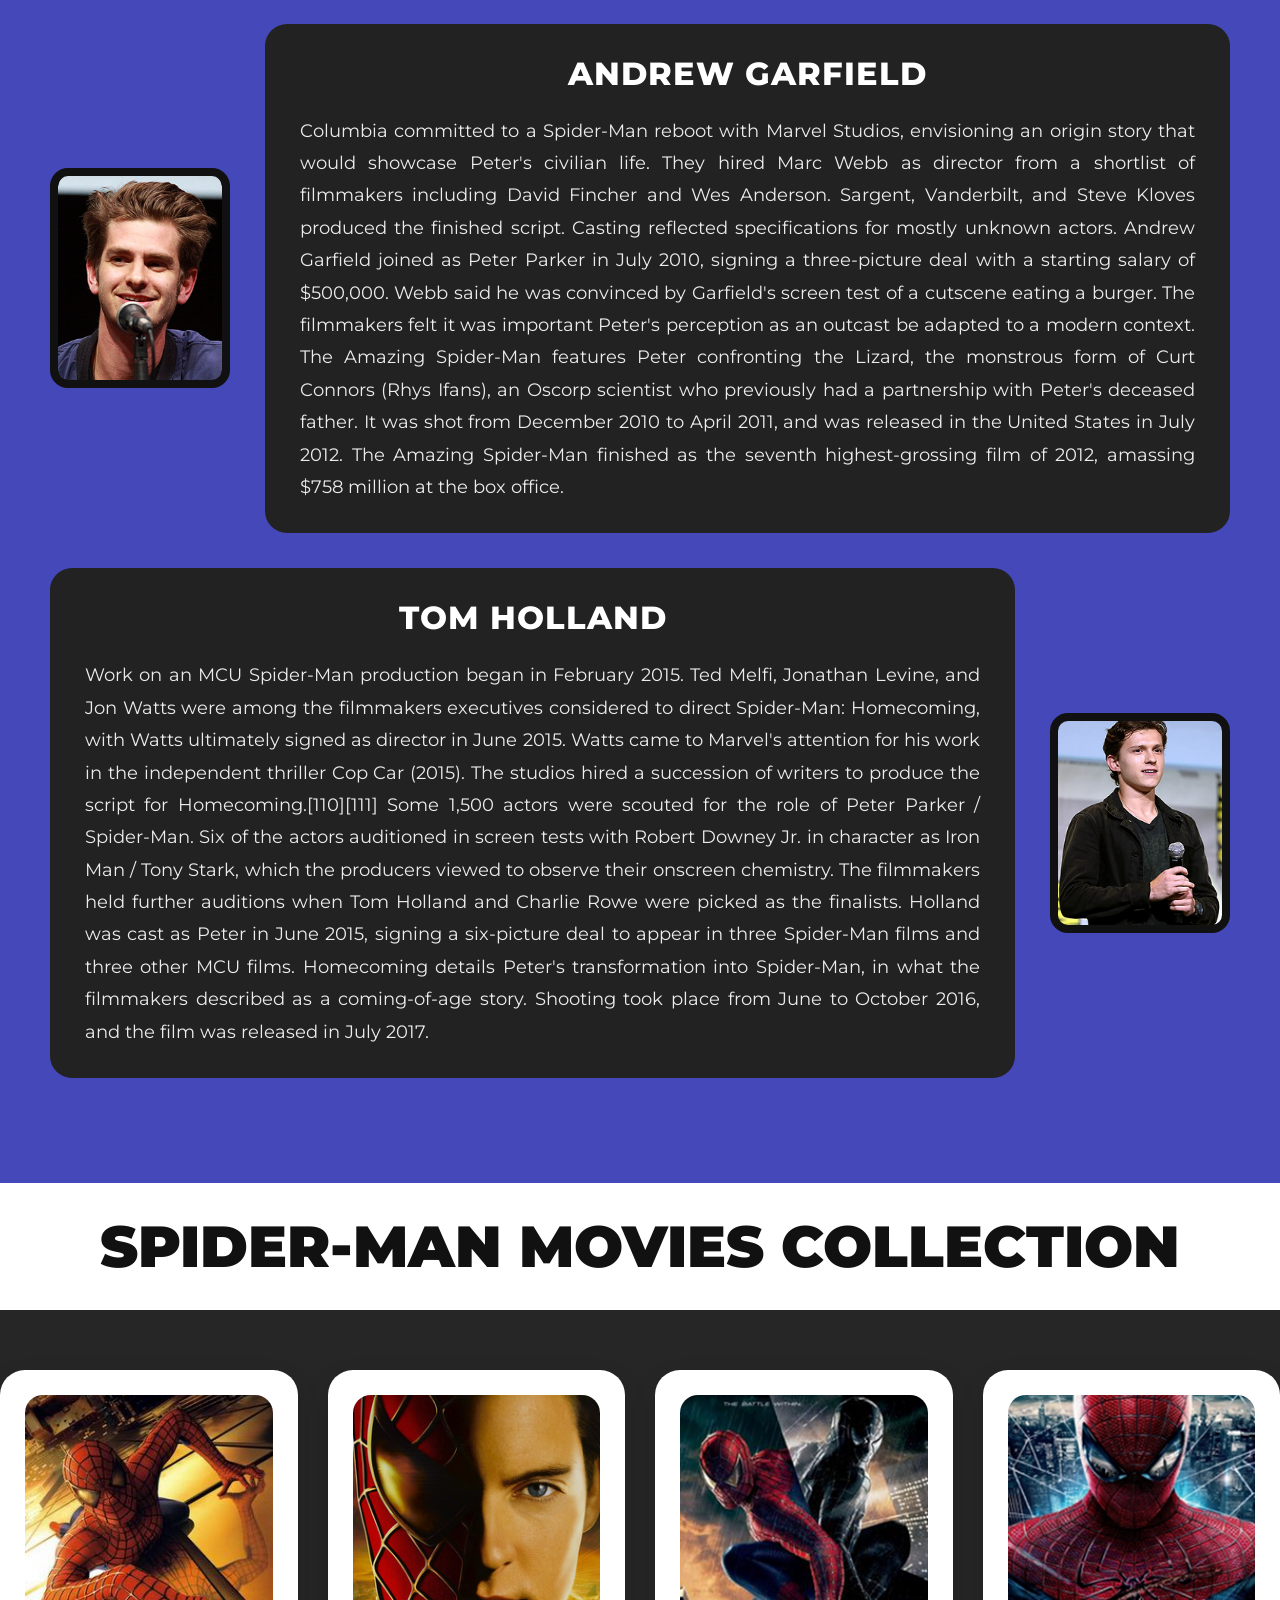
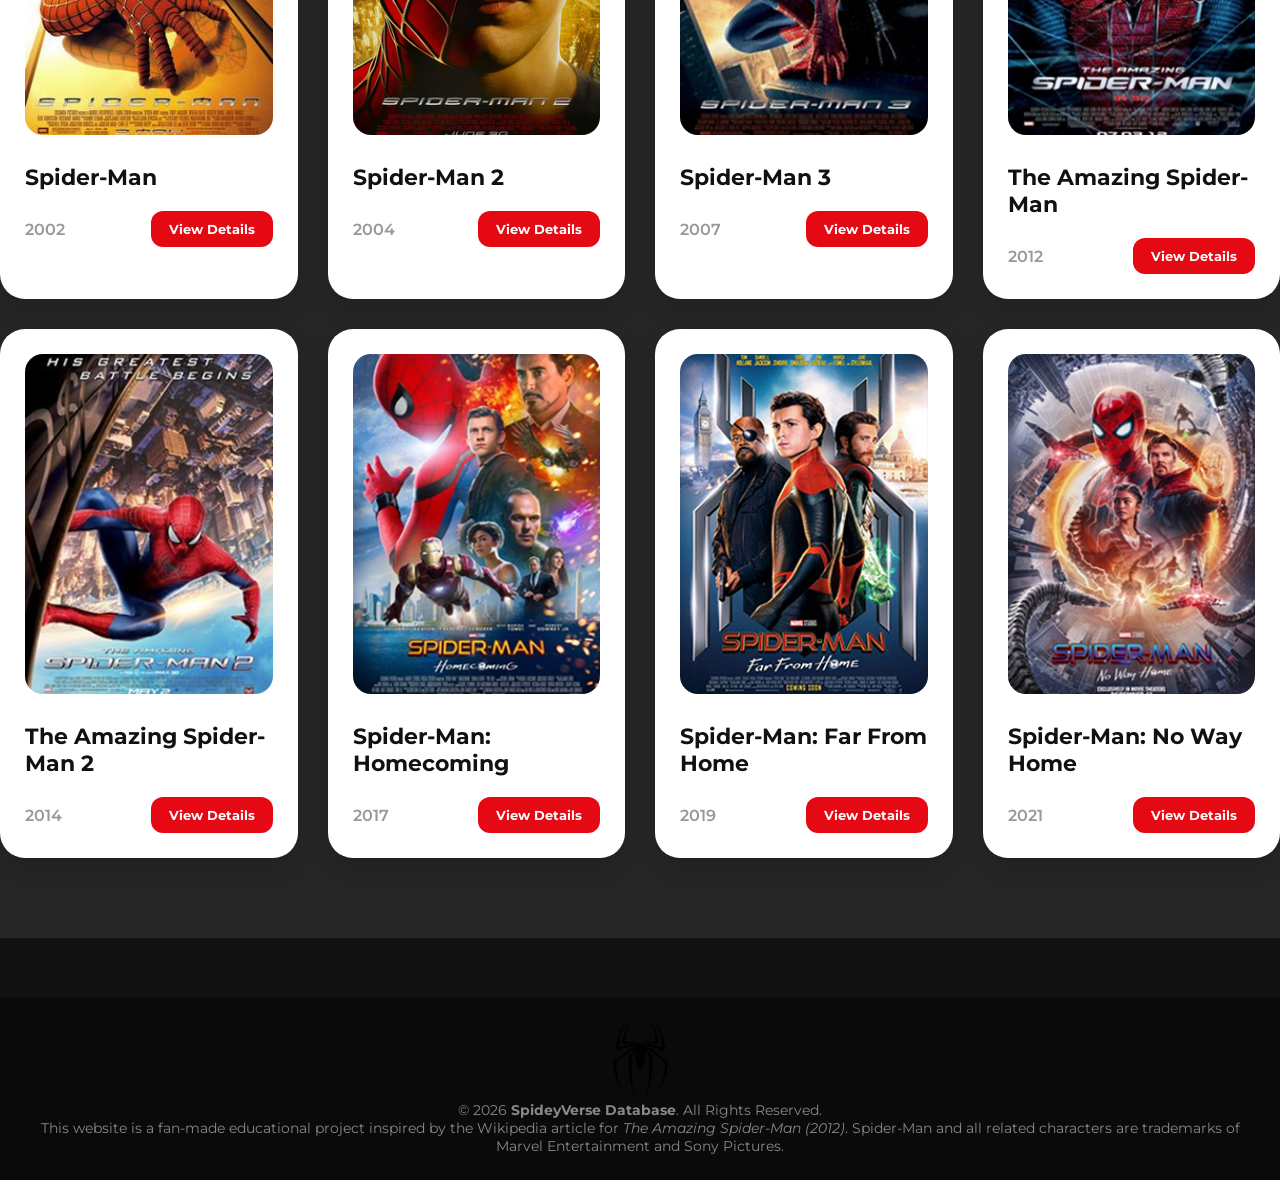
==== commit 1ee666cf: "Update index.html" ====
--- a/index.html
+++ b/index.html
@@ -150,7 +150,7 @@
             <a href="spiderman 1.html">
 
                 <div class="poster">
-                    <img src="IMG/spiderman1.png" alt="Spider-Man (2002)">
+                    <img src="IMG/spiderman_1.png" alt="Spider-Man (2002)">
                 </div>
 
                 <div class="movie-info">
@@ -169,7 +169,7 @@
             <a href="spiderman 2.html">
 
                 <div class="poster">
-                    <img src="IMG/spiderman2.png" alt="Spider-Man 2">
+                    <img src="IMG/Spider-Man_2.jpg" alt="Spider-Man 2">
                 </div>
 
                 <div class="movie-info">
@@ -324,4 +324,4 @@
 
 
 </body>
-</html>+</html>
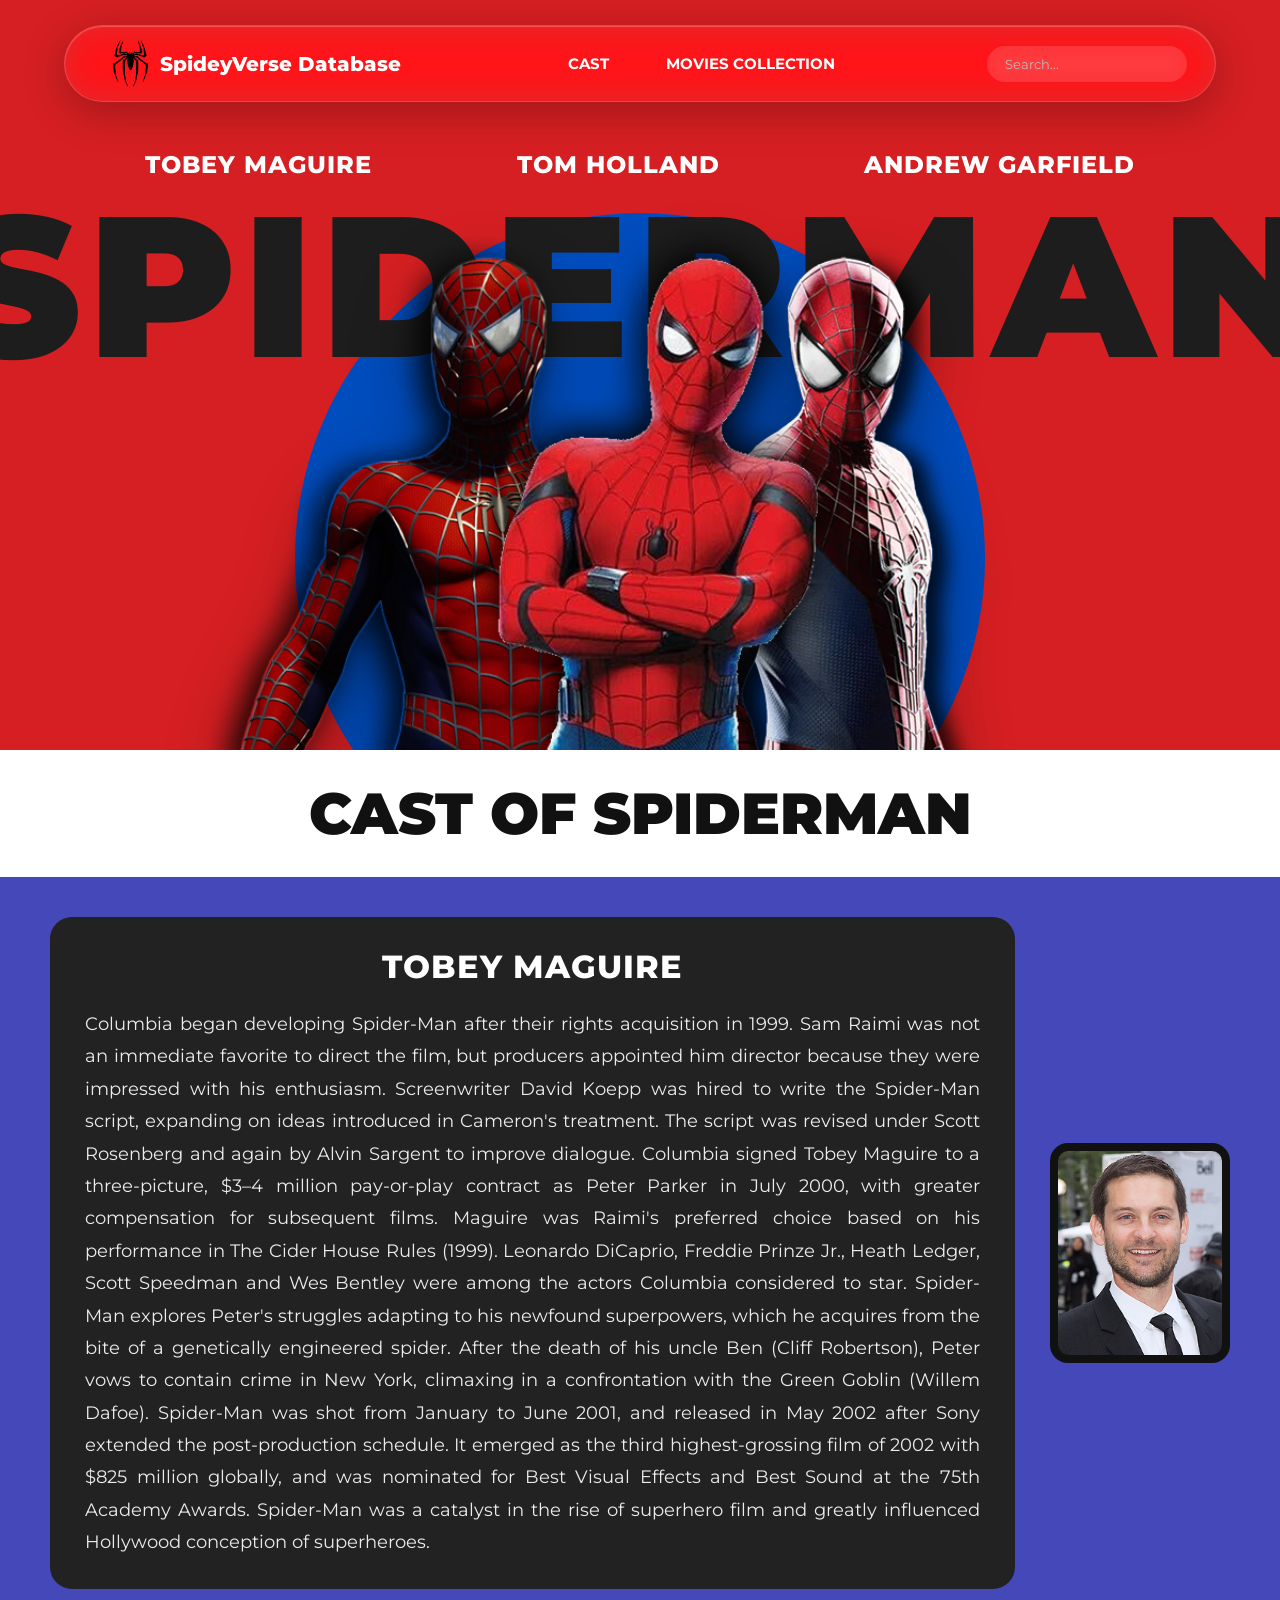
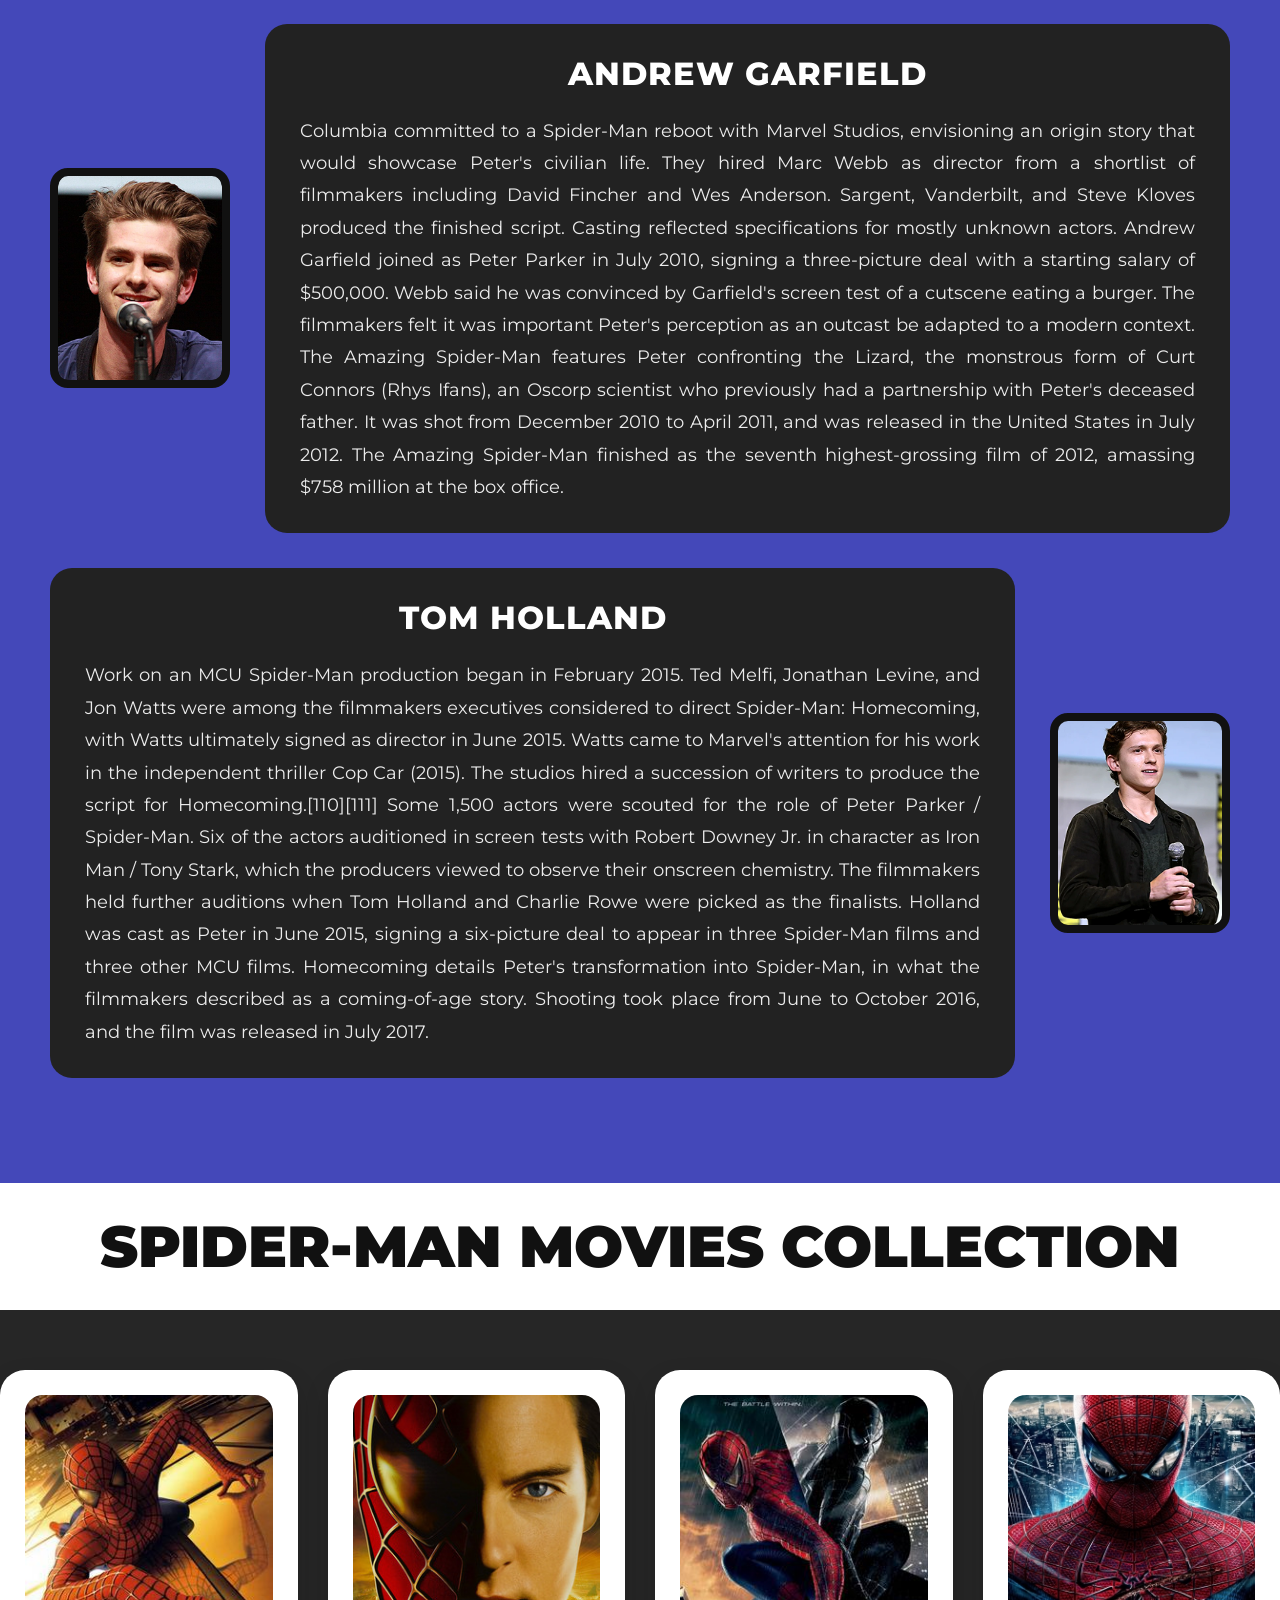
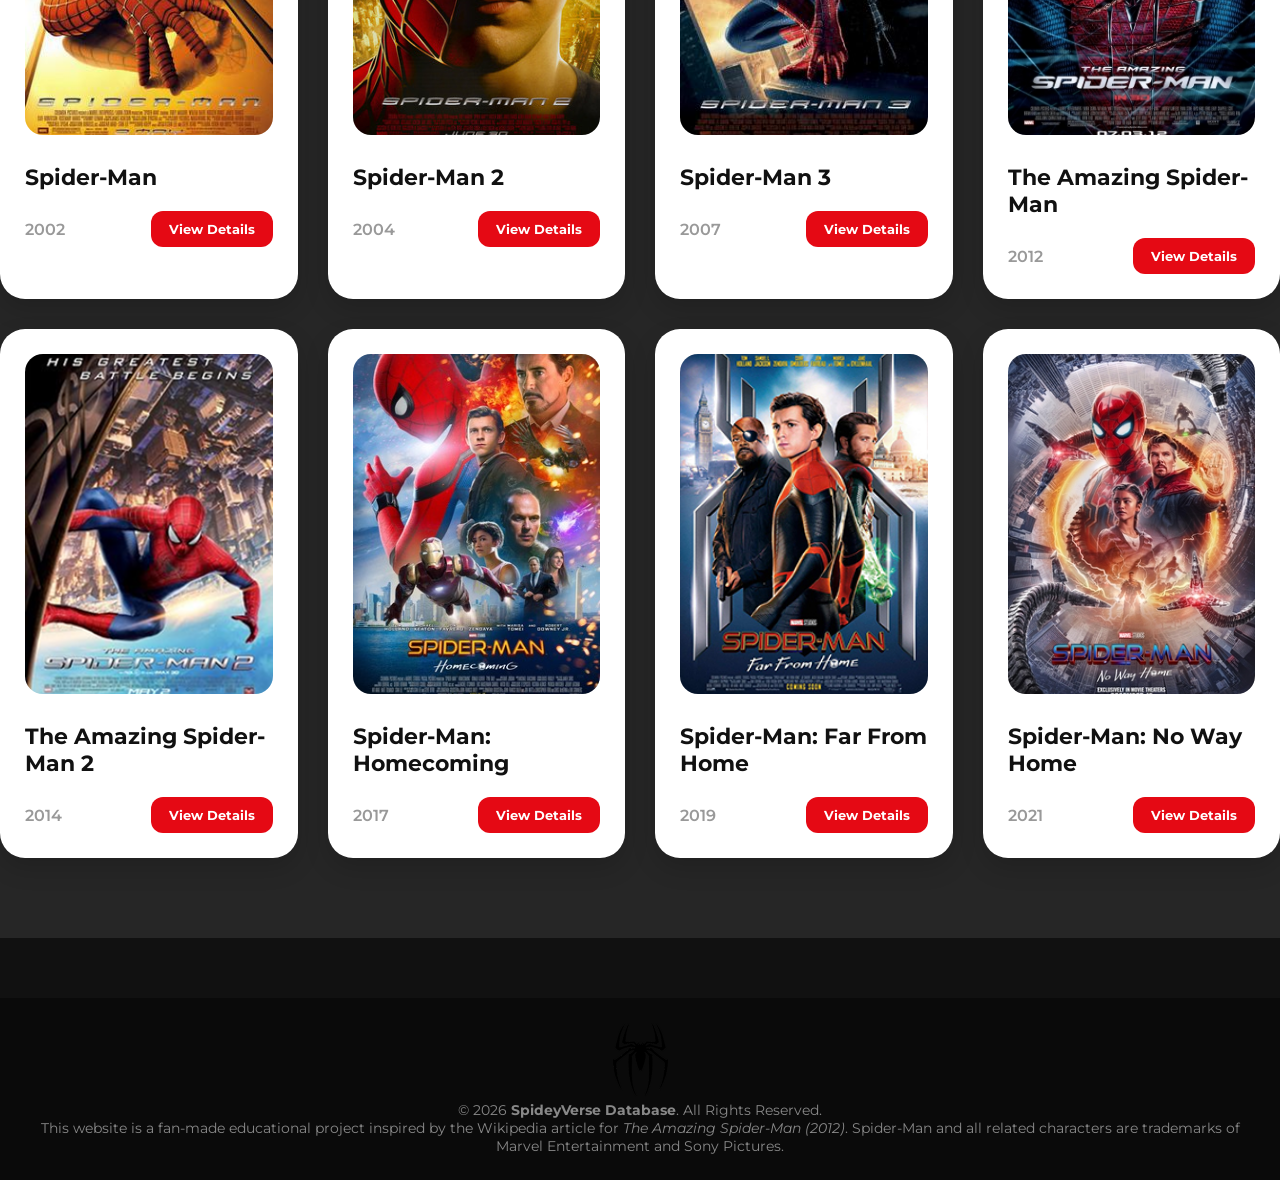
==== commit 31664cb7: "latest" ====
--- a/index.html
+++ b/index.html
@@ -150,7 +150,7 @@
             <a href="spiderman 1.html">
 
                 <div class="poster">
-                    <img src="IMG/spiderman_1.png" alt="Spider-Man (2002)">
+                    <img src="IMG/poster.png" alt="Spider-Man (2002)">
                 </div>
 
                 <div class="movie-info">
@@ -169,7 +169,7 @@
             <a href="spiderman 2.html">
 
                 <div class="poster">
-                    <img src="IMG/Spider-Man_2.jpg" alt="Spider-Man 2">
+                    <img src="IMG/poster (5).jpg" alt="Spider-Man 2">
                 </div>
 
                 <div class="movie-info">
@@ -188,7 +188,7 @@
             <a href="spiderman 3.html">
 
                 <div class="poster">
-                    <img src="IMG/spiderman3.png" alt="Spider-Man 3">
+                    <img src="IMG/poster (4).jpg" alt="Spider-Man 3">
                 </div>
 
                 <div class="movie-info">
@@ -207,7 +207,7 @@
             <a href="amazing 1.html">
 
                 <div class="poster">
-                    <img src="IMG/amazing1.png" alt="The Amazing Spider-Man">
+                    <img src="IMG/poster (3).jpg" alt="The Amazing Spider-Man">
                 </div>
 
                 <div class="movie-info">
@@ -226,7 +226,7 @@
             <a href="amazing 2.html">
 
                 <div class="poster">
-                    <img src="IMG/amazing2.png" alt="The Amazing Spider-Man 2">
+                    <img src="IMG/poster (2).png" alt="The Amazing Spider-Man 2">
                 </div>
 
                 <div class="movie-info">
@@ -245,7 +245,7 @@
             <a href="homecoming.html">
 
                 <div class="poster">
-                    <img src="IMG/homecoming.png" alt="Spider-Man: Homecoming">
+                    <img src="IMG/poster (2).jpg" alt="Spider-Man: Homecoming">
                 </div>
 
                 <div class="movie-info">
@@ -264,7 +264,7 @@
             <a href="farfromhome.html">
 
                 <div class="poster">
-                    <img src="IMG/farfromhome.png" alt="Spider-Man: Far From Home">
+                    <img src="IMG/poster (6).jpg" alt="Spider-Man: Far From Home">
                 </div>
 
                 <div class="movie-info">
@@ -283,7 +283,7 @@
             <a href="nowayhome.html">
 
                 <div class="poster">
-                    <img src="IMG/nowayhome.png" alt="Spider-Man: No Way Home">
+                    <img src="IMG/poster.jpg" alt="Spider-Man: No Way Home">
                 </div>
 
                 <div class="movie-info">
@@ -324,4 +324,4 @@
 
 
 </body>
-</html>
+</html>
